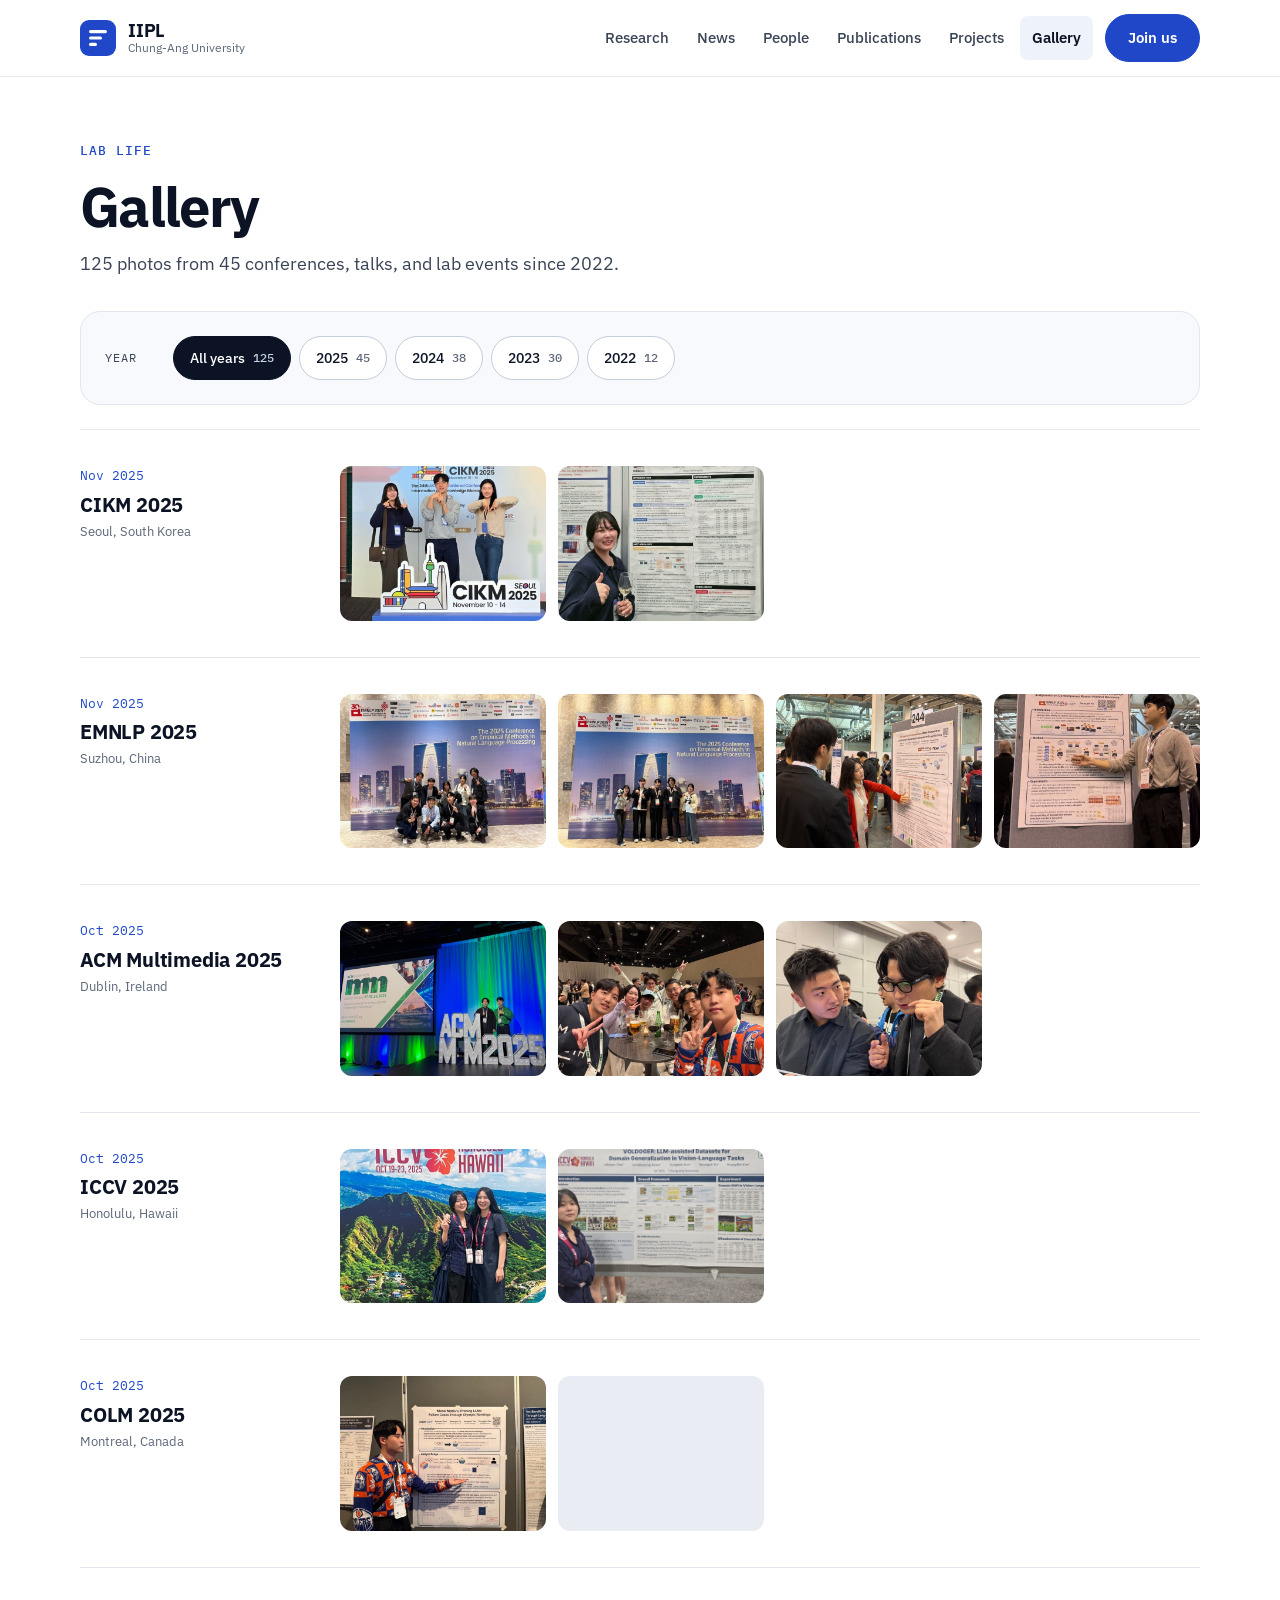
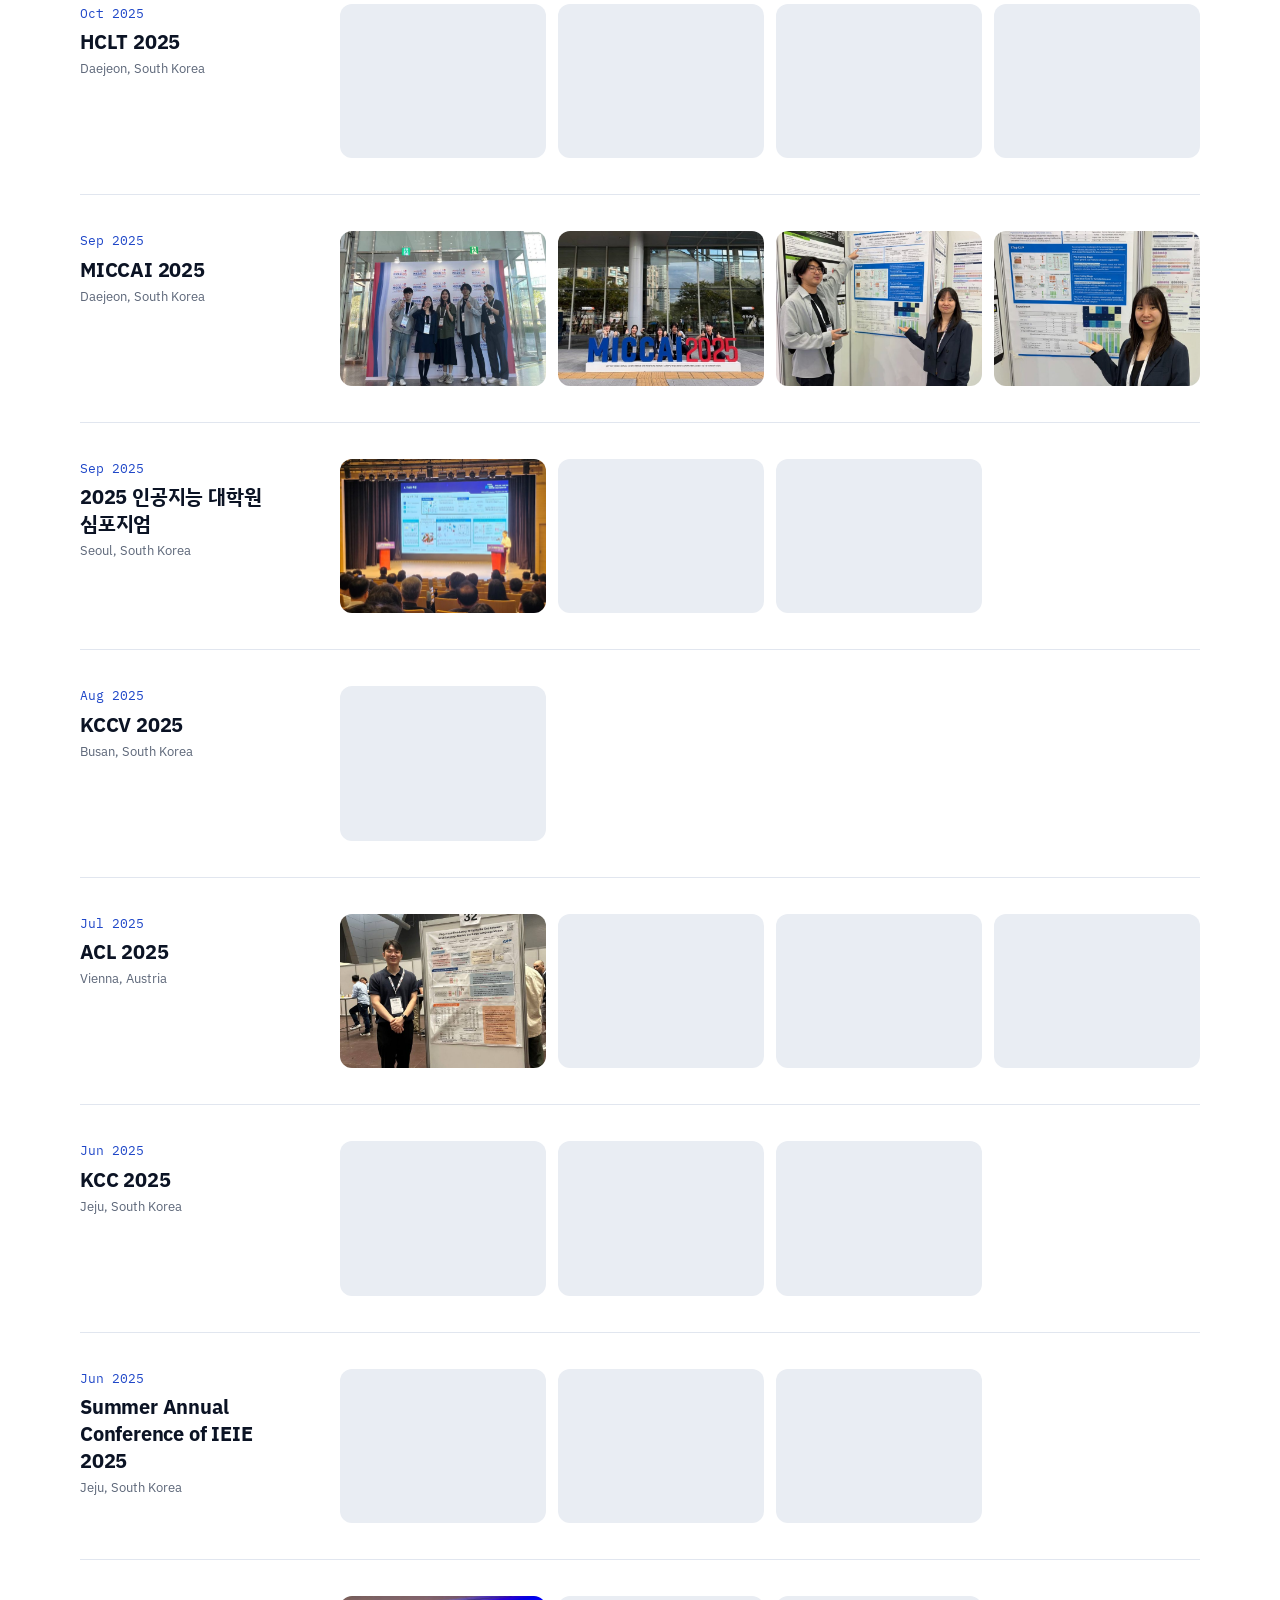
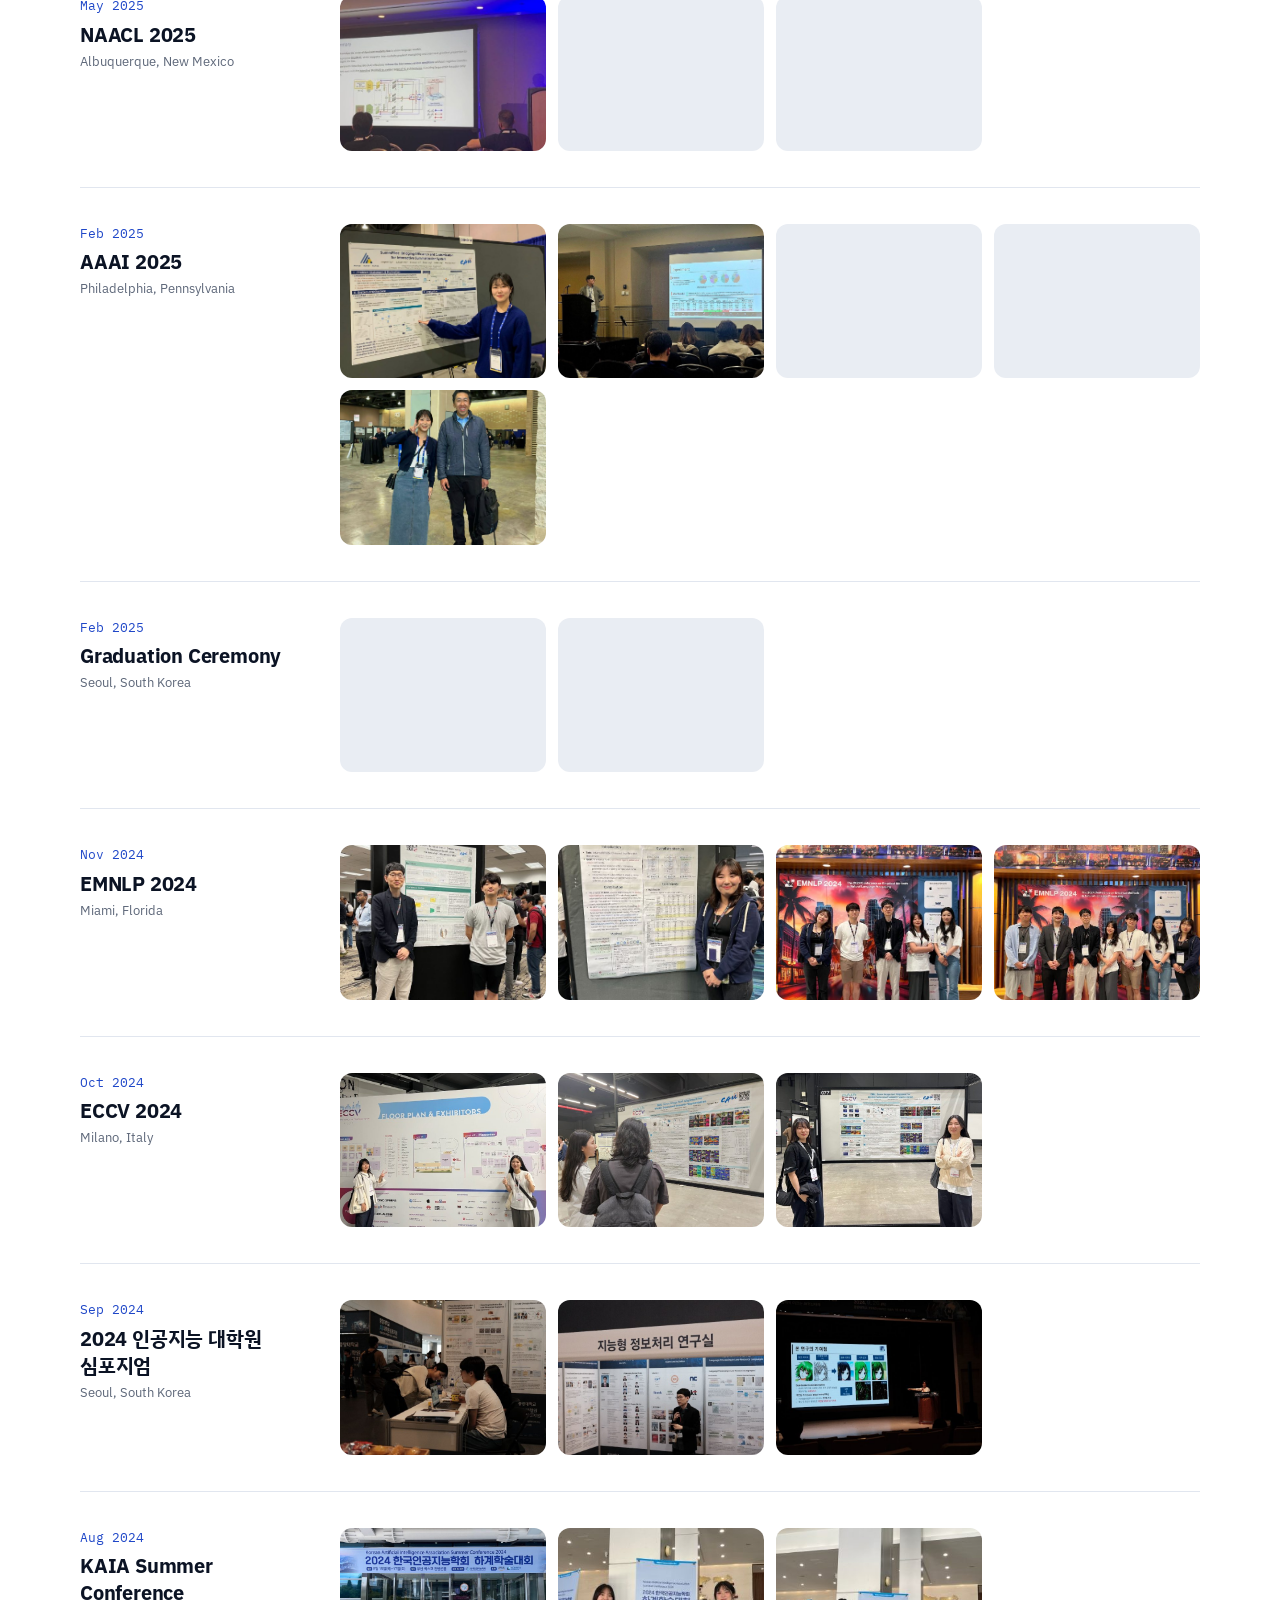
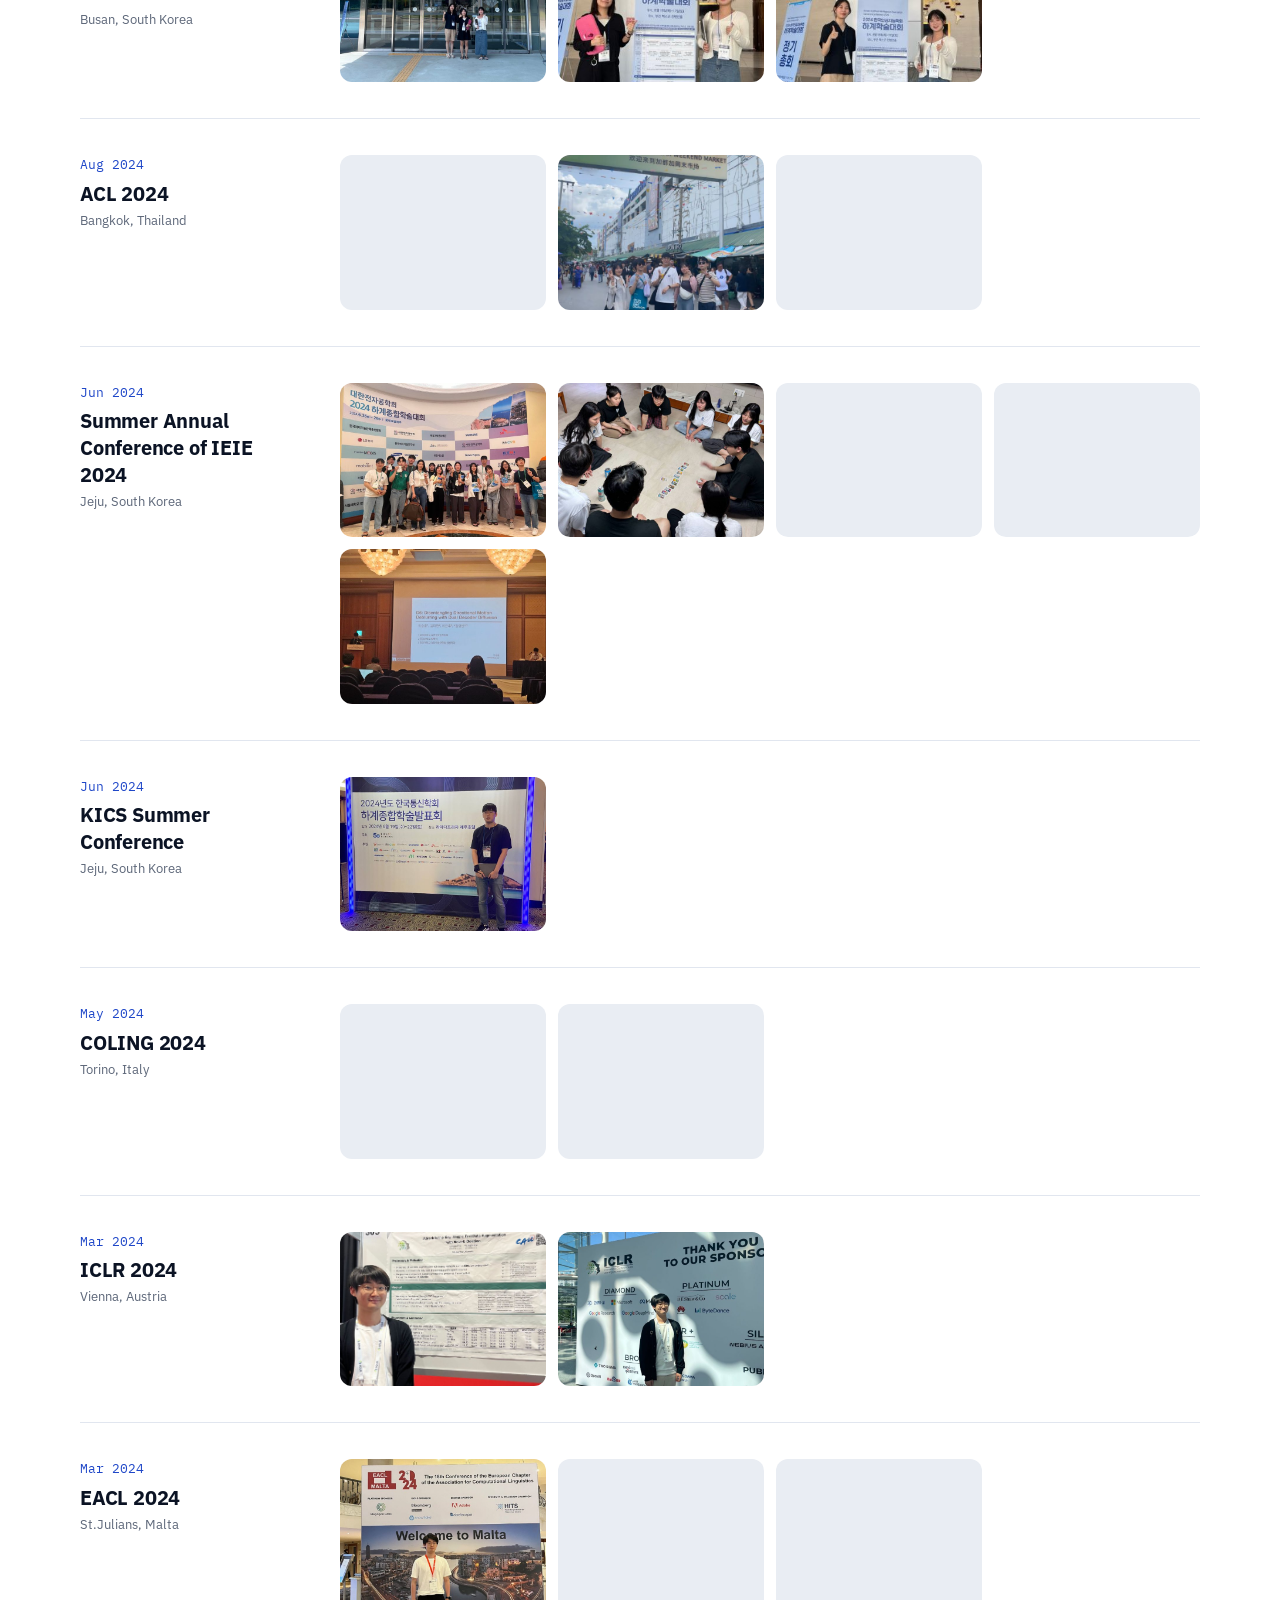
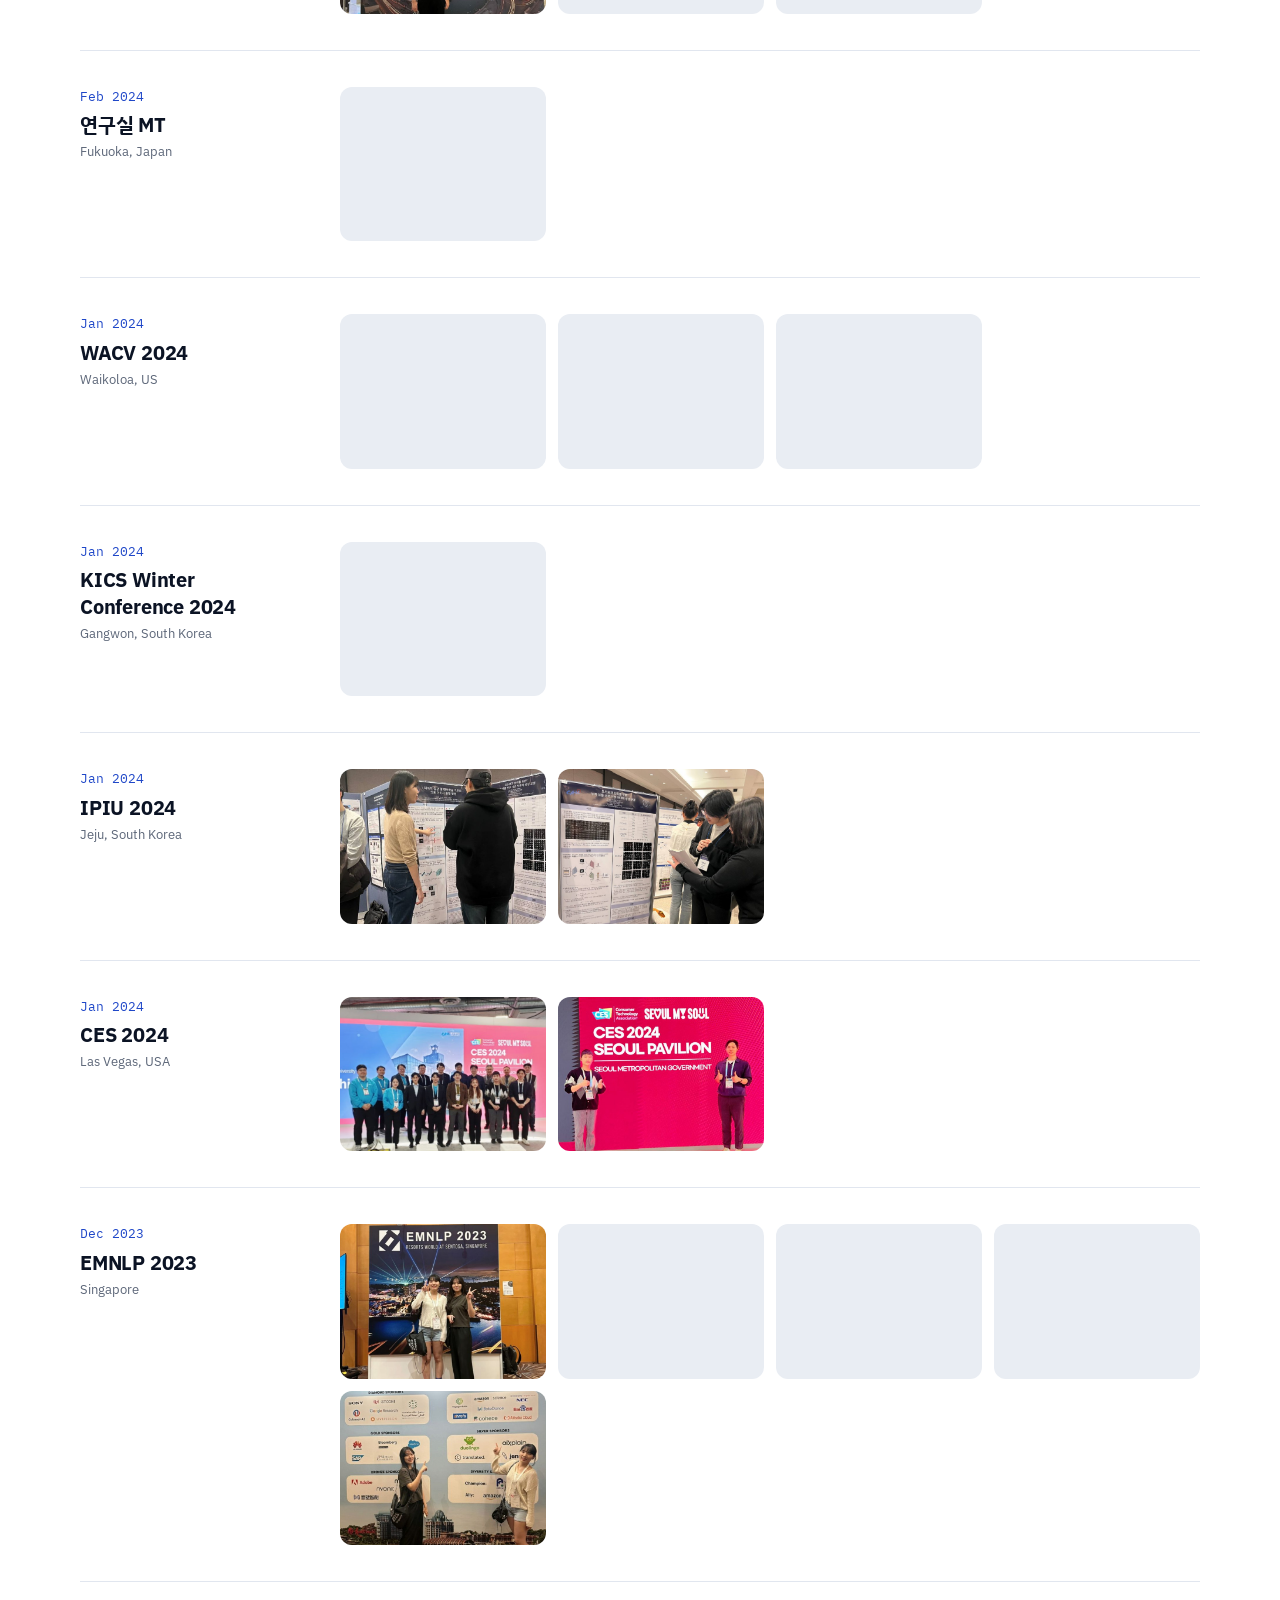
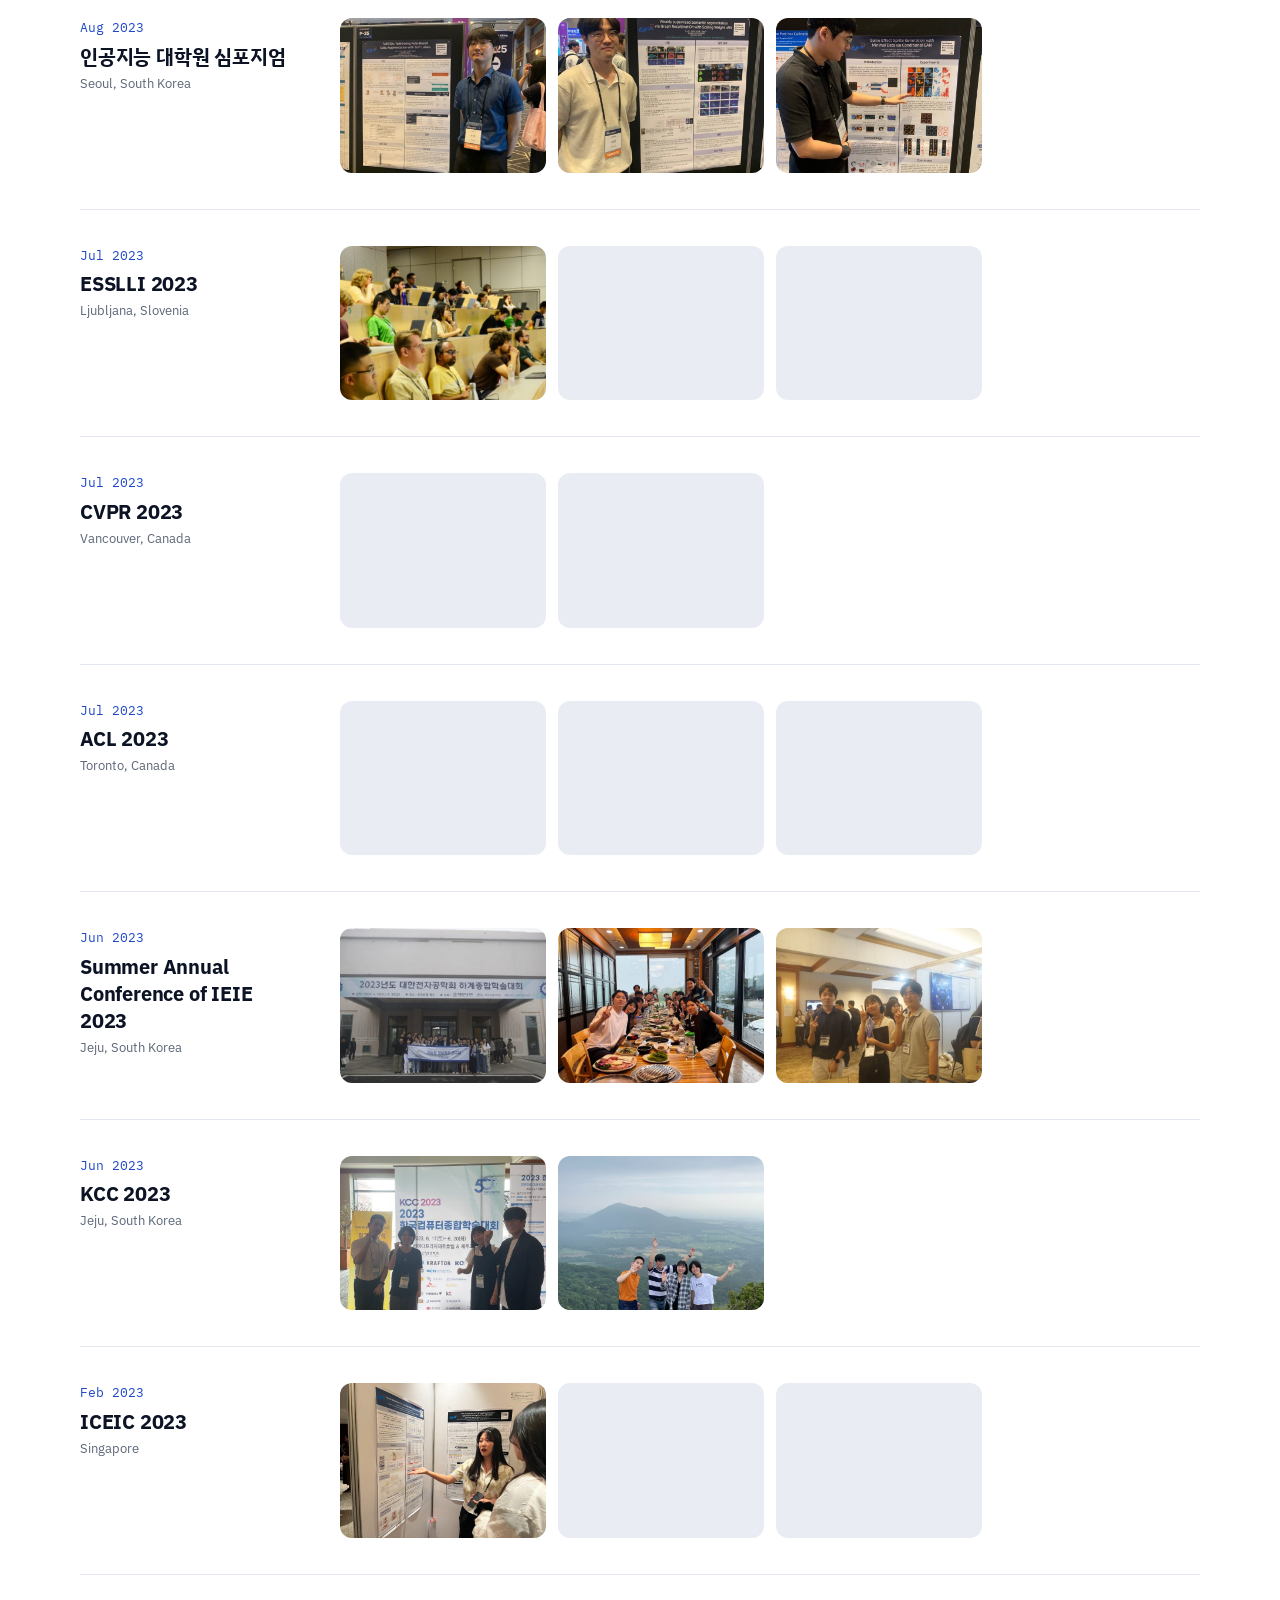
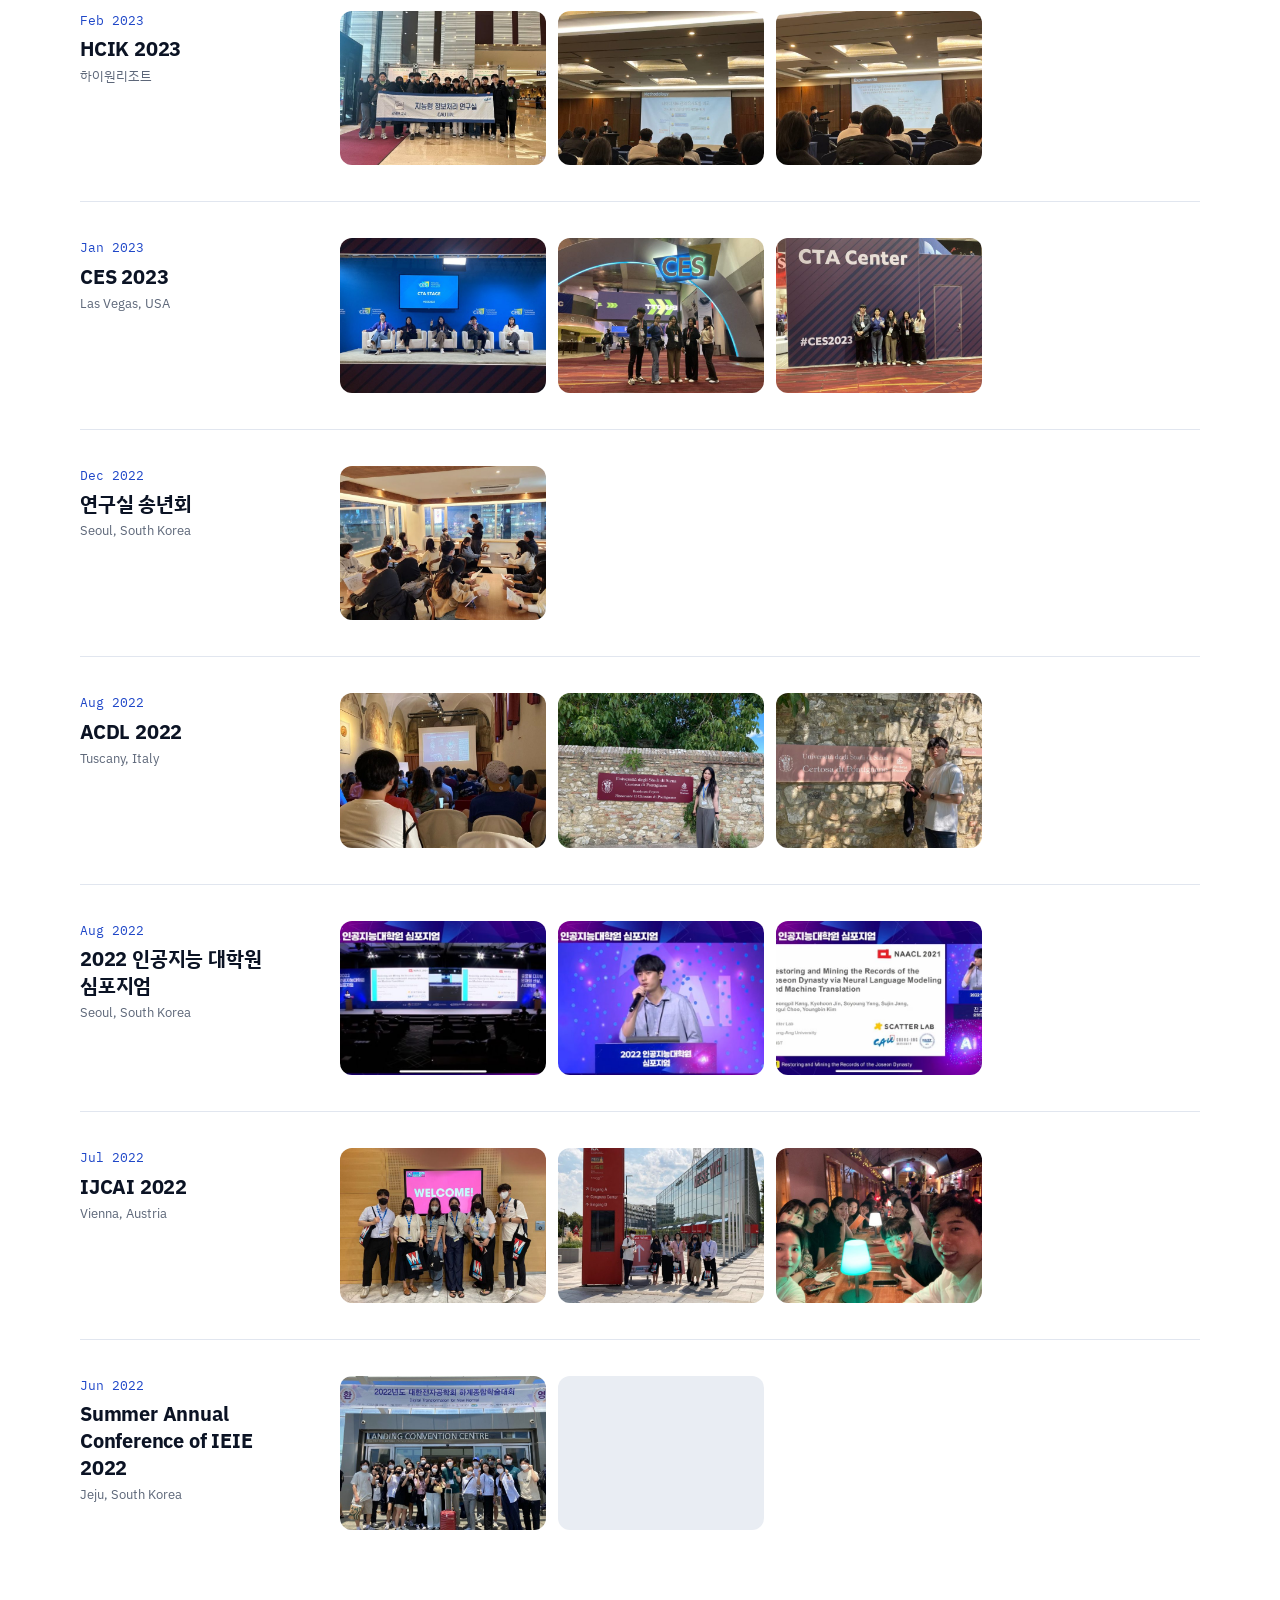
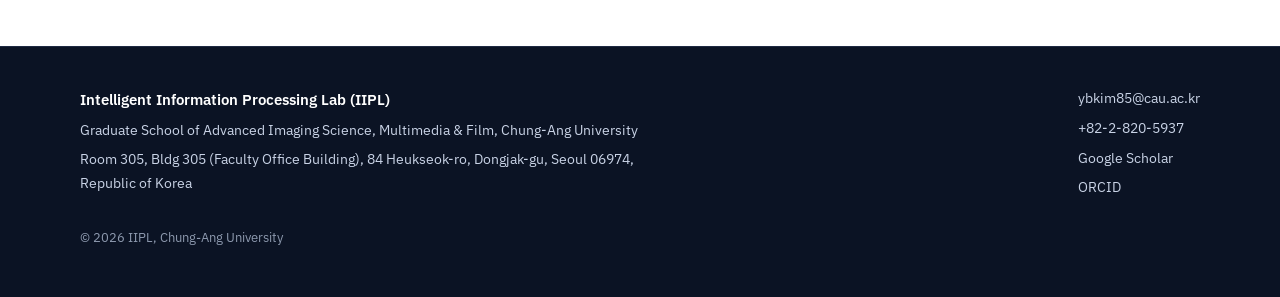
==== gallery.html @ b32e94ae "Add files via upload" ====
<!doctype html>
<html lang="en">
<head>
<meta charset="utf-8">
<meta name="viewport" content="width=device-width, initial-scale=1">
<title>Gallery | IIPL, Chung-Ang University</title>
<meta name="description" content="Photos of the Intelligent Information Processing Lab (IIPL) at Chung-Ang University: conferences, talks, and lab events.">
<link rel="icon" href="favicon.svg" type="image/svg+xml">
<link rel="preconnect" href="https://fonts.googleapis.com">
<link rel="preconnect" href="https://fonts.gstatic.com" crossorigin>
<link href="https://fonts.googleapis.com/css2?family=IBM+Plex+Mono:wght@400;500&amp;family=IBM+Plex+Sans+KR:wght@400;500;600;700&amp;family=IBM+Plex+Sans:wght@400;500;600;700&amp;display=swap" rel="stylesheet">
<link rel="stylesheet" href="style.css">
</head>
<body data-page="gallery">
<a class="skip" href="#main">Skip to content</a>

<header class="site-header">
<nav class="wrap nav" aria-label="Main">
<a class="brand" href="./">
<svg width="36" height="36" viewBox="0 0 36 36" aria-hidden="true"><rect width="36" height="36" rx="9" fill="#1F47C8"/><rect x="9" y="10" width="18" height="3.2" rx="1.6" fill="#FFFFFF"/><rect x="9" y="16.4" width="13" height="3.2" rx="1.6" fill="#FFFFFF"/><rect x="9" y="22.8" width="8" height="3.2" rx="1.6" fill="#FFFFFF"/></svg>
<span class="brand-text"><span class="brand-name">IIPL</span><span class="brand-sub">Chung-Ang University</span></span>
</a>
<div class="nav-links">
<a class="nl" href="./#research">Research</a>
<a class="nl" href="./#news">News</a>
<a class="nl" href="people.html">People</a>
<a class="nl" href="publications.html">Publications</a>
<a class="nl" href="projects.html">Projects</a>
<a class="nl" href="gallery.html" aria-current="page">Gallery</a>
<a class="btn btn-primary nav-cta" href="./#join">Join us</a>
</div>
</nav>
</header>

<main id="main">
<section class="pub-head">
<div class="wrap section-head">
<div class="stack gap-14" style="max-width: 720px">
<p class="eyebrow">Lab life</p>
<h1 class="h-page">Gallery</h1>
<p class="sub" style="font-size: 18px" id="gal-summary">Photos from conferences, talks, and lab events.</p>
</div>
</div>
</section>

<section aria-label="Filters" style="padding: 0 0 12px">
<div class="wrap">
<div class="filters">
<div class="filter-row">
<span class="flab" id="gal-year-label">Year</span>
<div class="chips" role="group" aria-labelledby="gal-year-label" id="gal-years"></div>
</div>
</div>
</div>
</section>

<section class="pub-results" aria-label="Photos">
<div class="wrap">
<div id="gal-events"></div>
<noscript><p class="sub">Turn on JavaScript to see the photos.</p></noscript>
</div>
</section>
</main>

<dialog class="lightbox" id="lightbox" aria-label="Photo viewer">
<div class="lb-stage">
<img id="lb-img" alt="">
</div>
<div class="lb-bar">
<p class="lb-cap" id="lb-cap"></p>
<div class="lb-actions">
<button type="button" class="lb-btn" id="lb-prev" aria-label="Previous photo"><svg width="22" height="22" viewBox="0 0 24 24" fill="none" stroke="currentColor" stroke-width="2" stroke-linecap="round" stroke-linejoin="round" aria-hidden="true"><path d="M15 18l-6-6 6-6"/></svg></button>
<button type="button" class="lb-btn" id="lb-next" aria-label="Next photo"><svg width="22" height="22" viewBox="0 0 24 24" fill="none" stroke="currentColor" stroke-width="2" stroke-linecap="round" stroke-linejoin="round" aria-hidden="true"><path d="M9 18l6-6-6-6"/></svg></button>
<button type="button" class="lb-btn" id="lb-close" aria-label="Close"><svg width="22" height="22" viewBox="0 0 24 24" fill="none" stroke="currentColor" stroke-width="2" stroke-linecap="round" stroke-linejoin="round" aria-hidden="true"><path d="M6 6l12 12M18 6L6 18"/></svg></button>
</div>
</div>
</dialog>

<footer class="site-footer">
<div class="wrap footer-row">
<div class="footer-col" style="max-width: 560px">
<p class="footer-name">Intelligent Information Processing Lab (IIPL)</p>
<p>Graduate School of Advanced Imaging Science, Multimedia &amp; Film, Chung-Ang University</p>
<p>Room 305, Bldg 305 (Faculty Office Building), 84 Heukseok-ro, Dongjak-gu, Seoul 06974, Republic of Korea</p>
</div>
<div class="footer-col">
<a class="footer-link" href="mailto:ybkim85@cau.ac.kr">ybkim85@cau.ac.kr</a>
<span>+82-2-820-5937</span>
<a class="footer-link" href="https://scholar.google.co.kr/citations?hl=en&amp;user=If6P518AAAAJ">Google Scholar</a>
<a class="footer-link" href="https://orcid.org/0000-0002-2114-0120">ORCID</a>
</div>
</div>
<p class="wrap footer-copy">© 2026 IIPL, Chung-Ang University</p>
</footer>

<script src="site.js"></script>
</body>
</html>
---- style.css ----
/* IIPL website styles */
:root {
  --ink: #0B1324;
  --ink-2: #1B2436;
  --muted: #3A4456;
  --muted-2: #5D6779;
  --line: #E1E6EF;
  --line-2: #E6EAF1;
  --line-3: #EDF0F5;
  --soft: #F4F6FA;
  --soft-2: #F7F9FC;
  --accent: #1F47C8;
  --accent-dark: #16328F;
  --accent-tint: #E8EEFC;
  --accent-ink: #1A3BA8;
  --orange: #C2410C;
  --orange-tint: #FFEFE2;
  --orange-ink: #9A3412;
  --green-tint: #E3F4EE;
  --green-ink: #0F5E4B;
  --gray-tint: #E8EBF1;
  --gray-ink: #3F4859;
  --navy: #0B1324;
  --navy-2: #131E33;
  --navy-line: #26334D;
  --on-navy: #C9D3E6;
  --on-navy-2: #A9B4C7;
  --on-navy-3: #8D99AE;
  --sky: #8FB0FF;
  --font: 'IBM Plex Sans', 'IBM Plex Sans KR', system-ui, -apple-system, 'Segoe UI', sans-serif;
  --font-ko: 'IBM Plex Sans KR', 'IBM Plex Sans', system-ui, -apple-system, 'Segoe UI', sans-serif;
  --mono: 'IBM Plex Mono', ui-monospace, Menlo, Consolas, monospace;
}

*, *::before, *::after { box-sizing: border-box; }
html { scroll-behavior: smooth; }
body {
  margin: 0;
  font-family: var(--font);
  color: var(--ink);
  background: #FFFFFF;
  line-height: 1.6;
  -webkit-font-smoothing: antialiased;
  text-rendering: optimizeLegibility;
}
img { max-width: 100%; height: auto; }
a { color: var(--accent); text-decoration: none; }
a:hover { color: var(--accent-dark); text-decoration: underline; }
a:focus-visible, button:focus-visible, input:focus-visible { outline: 3px solid #F59E0B; outline-offset: 2px; }
h1, h2, h3, p { margin: 0; }
[id] { scroll-margin-top: 16px; }

.wrap { max-width: 1200px; margin: 0 auto; padding-left: clamp(16px, 4vw, 40px); padding-right: clamp(16px, 4vw, 40px); }
.mono { font-family: var(--mono); }
.ko, [lang="ko"] { font-family: var(--font-ko); word-break: keep-all; }
.skip { position: absolute; left: -9999px; top: 8px; background: #FFFFFF; padding: 8px 12px; border-radius: 8px; z-index: 10; }
.skip:focus { left: 8px; }

/* Header */
.site-header { background: #FFFFFF; border-bottom: 1px solid var(--line-2); }
.nav { display: flex; flex-wrap: wrap; align-items: center; justify-content: space-between; gap: 8px 24px; padding-top: 14px; padding-bottom: 14px; }
.brand { display: inline-flex; align-items: center; gap: 12px; min-height: 44px; color: var(--ink); }
.brand:hover { color: var(--ink); text-decoration: none; }
.brand-text { display: flex; flex-direction: column; line-height: 1.15; }
.brand-name { font-size: 18px; font-weight: 700; letter-spacing: -0.01em; }
.brand-sub { font-size: 12px; color: var(--muted-2); }
.nav-links { display: flex; flex-wrap: wrap; align-items: center; gap: 2px 4px; }
.nl { display: inline-flex; align-items: center; min-height: 44px; padding: 0 12px; border-radius: 8px; color: var(--muted); font-size: 15px; font-weight: 500; }
.nl:hover { background: #EEF2FB; color: var(--ink); text-decoration: none; }
.nl[aria-current="page"] { color: var(--ink); font-weight: 600; background: #EEF2FB; }
.nav-cta { min-height: 44px; padding: 0 18px; margin-left: 8px; }

/* Buttons */
.btn { display: inline-flex; align-items: center; justify-content: center; gap: 8px; min-height: 48px; padding: 0 22px; border-radius: 999px; font: inherit; font-size: 15px; font-weight: 600; cursor: pointer; text-decoration: none; }
.btn:hover { text-decoration: none; }
.btn-primary { background: var(--accent); color: #FFFFFF; border: 1px solid var(--accent); }
.btn-primary:hover { background: var(--accent-dark); border-color: var(--accent-dark); color: #FFFFFF; }
.btn-secondary { background: #FFFFFF; color: var(--ink); border: 1px solid #C5CDDB; }
.btn-secondary:hover { border-color: var(--ink); color: var(--ink); }
.btn-inverse { background: #FFFFFF; color: var(--ink); border: 1px solid #FFFFFF; }
.btn-inverse:hover { background: #DCE4F7; border-color: #DCE4F7; color: var(--ink); }
.btn-ghost-dark { background: transparent; color: #FFFFFF; border: 1px solid #4A5874; }
.btn-ghost-dark:hover { border-color: #FFFFFF; color: #FFFFFF; }

/* Type */
.eyebrow { font-family: var(--mono); font-size: 13px; font-weight: 500; letter-spacing: 0.08em; text-transform: uppercase; color: var(--accent); }
.h-display { font-size: clamp(40px, 5.4vw, 68px); line-height: 1.04; letter-spacing: -0.03em; font-weight: 700; }
.h-page { font-size: clamp(36px, 4.6vw, 56px); line-height: 1.08; letter-spacing: -0.03em; font-weight: 700; }
.h-section { font-size: clamp(30px, 3.4vw, 42px); line-height: 1.15; letter-spacing: -0.025em; font-weight: 700; }
.lead { font-size: 19px; line-height: 1.6; color: var(--muted); max-width: 34em; }
.sub { font-size: 16px; color: var(--muted); }

/* Sections */
.section { padding: 96px 0; }
.section-soft { background: var(--soft); }
.section-dark { background: var(--navy); color: #FFFFFF; }
.section-head { display: flex; flex-wrap: wrap; align-items: flex-end; justify-content: space-between; gap: 16px 48px; }
.stack { display: flex; flex-direction: column; }
.gap-14 { gap: 14px; }
.gap-32 { gap: 32px; }
.gap-40 { gap: 40px; }

/* Hero */
.hero { padding: 64px 0 72px; }
.hero-grid { display: flex; flex-wrap: wrap; align-items: center; gap: 48px 56px; }
.hero-text { flex: 1 1 460px; min-width: 0; display: flex; flex-direction: column; gap: 22px; }
.hero-ko { font-size: 20px; font-weight: 500; color: var(--muted); }
.hero-actions { display: flex; flex-wrap: wrap; gap: 12px; margin-top: 6px; }
.stats { display: flex; flex-wrap: wrap; gap: 16px 48px; margin-top: 12px; padding-top: 24px; border-top: 1px solid var(--line-2); }
.stat { display: flex; flex-direction: column; }
.stat-num { font-size: 36px; font-weight: 700; line-height: 1.1; letter-spacing: -0.02em; }
.stat-label { font-size: 14px; color: var(--muted-2); }
.hero-photo { flex: 1 1 440px; min-width: 0; margin: 0; position: relative; }
.hero-photo img { display: block; width: 100%; aspect-ratio: 4 / 3; object-fit: cover; border-radius: 24px; background: #E9EDF3; }
.hero-photo figcaption { position: absolute; left: 16px; bottom: 16px; padding: 7px 14px; border-radius: 999px; background: rgba(11, 19, 36, 0.8); color: #FFFFFF; font-size: 13px; font-weight: 500; }

/* Venue strip */
.venues { padding: 26px 0; background: var(--soft); border-top: 1px solid var(--line-2); border-bottom: 1px solid var(--line-2); }
.venues-row { display: flex; flex-wrap: wrap; align-items: center; gap: 12px 24px; }
.venues-title { font-family: var(--mono); font-size: 13px; font-weight: 500; letter-spacing: 0.08em; text-transform: uppercase; color: var(--muted); }
.vchips { display: flex; flex-wrap: wrap; gap: 10px; }
.vchip { display: inline-flex; align-items: center; gap: 10px; min-height: 44px; padding: 0 8px 0 16px; border: 1px solid #D7DEEA; border-radius: 999px; background: #FFFFFF; font-size: 14px; font-weight: 600; color: var(--ink); }
.vchip .n { display: inline-flex; align-items: center; justify-content: center; min-width: 28px; height: 28px; padding: 0 8px; border-radius: 999px; background: var(--accent-tint); color: var(--accent-ink); font-family: var(--mono); font-size: 13px; font-weight: 500; }

/* Research cards */
.cards { display: grid; grid-template-columns: repeat(auto-fit, minmax(300px, 1fr)); gap: 20px; }
.card { background: #FFFFFF; border: 1px solid var(--line); border-radius: 16px; padding: 28px; display: flex; flex-direction: column; gap: 14px; }
.card-num { font-family: var(--mono); font-size: 13px; color: var(--accent); }
.card h3 { font-size: 21px; line-height: 1.3; font-weight: 600; letter-spacing: -0.01em; }
.card-desc { font-size: 15.5px; color: var(--muted); }
.card-papers { margin-top: auto; display: flex; flex-direction: column; }
.rp { display: flex; flex-wrap: wrap; align-items: baseline; justify-content: space-between; gap: 6px 12px; padding: 11px 0; border-top: 1px solid var(--line-3); font-size: 14.5px; font-weight: 500; color: var(--ink); line-height: 1.45; }
.vb { font-family: var(--mono); font-size: 12px; font-weight: 500; color: var(--accent-ink); background: var(--accent-tint); border-radius: 6px; padding: 3px 8px; white-space: nowrap; }

/* News */
.news-grid { display: flex; flex-wrap: wrap; gap: 32px 64px; }
.news-intro { flex: 1 1 260px; display: flex; flex-direction: column; gap: 14px; }
.news-main { flex: 999 1 560px; min-width: 0; }
.news-list { list-style: none; margin: 0; padding: 0; border-bottom: 1px solid #DFE4EC; }
.news-item { display: flex; flex-wrap: wrap; align-items: baseline; gap: 8px 16px; padding: 18px 0; border-top: 1px solid #DFE4EC; }
.kind { display: inline-flex; align-items: center; justify-content: center; width: 76px; height: 26px; border-radius: 999px; font-size: 12px; font-weight: 600; letter-spacing: 0.02em; }
.kind-paper { background: var(--accent-tint); color: var(--accent-ink); }
.kind-award { background: var(--orange-tint); color: var(--orange-ink); }
.kind-grant { background: var(--green-tint); color: var(--green-ink); }
.kind-service { background: var(--gray-tint); color: var(--gray-ink); }
.news-year { font-family: var(--mono); font-size: 13px; color: var(--muted-2); width: 40px; }
.news-text { flex: 1 1 320px; font-size: 16px; line-height: 1.6; color: var(--ink-2); }
.news-more { margin-top: 24px; }

/* Photos */
.photos { display: grid; grid-template-columns: repeat(auto-fit, minmax(230px, 1fr)); gap: 20px; }
.photo { margin: 0; display: flex; flex-direction: column; gap: 10px; }
.photo img { display: block; width: 100%; aspect-ratio: 4 / 5; object-fit: cover; border-radius: 14px; background: #E9EDF3; }
.photo figcaption { font-size: 14px; color: var(--muted); }
.link-strong { display: inline-flex; align-items: center; min-height: 44px; font-weight: 600; }

/* Join */
.join-grid { display: flex; flex-wrap: wrap; align-items: flex-start; gap: 40px 64px; }
.join-text { flex: 1 1 340px; display: flex; flex-direction: column; gap: 18px; }
.join-text .eyebrow { color: var(--sky); }
.join-title { font-size: clamp(28px, 3.2vw, 40px); line-height: 1.3; letter-spacing: -0.02em; font-weight: 700; }
.join-body { font-size: 17px; line-height: 1.75; color: var(--on-navy); }
.join-actions { display: flex; flex-wrap: wrap; align-items: center; gap: 12px 20px; margin-top: 6px; }
.join-mail { font-family: var(--mono); font-size: 14px; color: var(--on-navy-2); }
.tracks { flex: 999 1 520px; min-width: 0; display: grid; grid-template-columns: repeat(auto-fit, minmax(240px, 1fr)); gap: 16px; }
.track { background: var(--navy-2); border: 1px solid var(--navy-line); border-radius: 16px; padding: 26px; display: flex; flex-direction: column; gap: 10px; }
.track-label { font-family: var(--mono); font-size: 12px; letter-spacing: 0.08em; color: var(--sky); }
.track h3 { font-size: 20px; line-height: 1.4; font-weight: 600; }
.track p { font-size: 15.5px; line-height: 1.75; color: var(--on-navy); }
.join-band { padding: 72px 0; }
.join-band-row { display: flex; flex-wrap: wrap; align-items: center; justify-content: space-between; gap: 24px 48px; }
.join-band-text { flex: 1 1 420px; display: flex; flex-direction: column; gap: 12px; }
.join-band-title { font-size: clamp(26px, 3vw, 34px); line-height: 1.3; letter-spacing: -0.02em; font-weight: 700; }

/* Footer */
.site-footer { background: var(--navy); color: var(--on-navy); border-top: 1px solid #1E2A42; padding: 40px 0 48px; }
.footer-row { display: flex; flex-wrap: wrap; justify-content: space-between; gap: 24px 48px; font-size: 14px; line-height: 1.7; }
.footer-col { display: flex; flex-direction: column; gap: 6px; }
.footer-name { font-size: 15px; font-weight: 600; color: #FFFFFF; }
.footer-link { color: var(--on-navy); }
.footer-link:hover { color: #FFFFFF; }
.footer-copy { margin-top: 28px; font-size: 13px; color: var(--on-navy-3); }

/* People */
.page-head { padding: 64px 0 40px; }
.pi-card { display: flex; flex-wrap: wrap; gap: 32px 48px; padding: clamp(20px, 3.5vw, 40px); border: 1px solid var(--line); border-radius: 24px; background: var(--soft-2); }
.pi-photo { flex: 0 0 auto; width: 220px; height: 300px; object-fit: cover; object-position: center top; border-radius: 18px; background: #E9EDF3; }
.pi-info { flex: 999 1 420px; min-width: 0; display: flex; flex-direction: column; gap: 18px; }
.pi-name { font-size: 36px; line-height: 1.15; letter-spacing: -0.02em; font-weight: 700; }
.pi-name-ko { font-size: 24px; font-weight: 500; color: var(--muted-2); }
.pi-title { font-size: 17px; line-height: 1.55; color: var(--muted); }
.pi-bio { max-width: 46em; font-size: 16px; line-height: 1.75; color: var(--ink-2); }
.pi-contact { display: flex; flex-wrap: wrap; gap: 6px 28px; font-size: 14.5px; color: var(--muted); }
.pi-contact .k { font-family: var(--mono); font-size: 12px; color: var(--muted-2); margin-right: 8px; }
.buttons { display: flex; flex-wrap: wrap; gap: 10px; }
.honors { display: flex; flex-wrap: wrap; gap: 16px 48px; }
.honors h3 { flex: 1 1 220px; font-size: 20px; line-height: 1.4; font-weight: 700; }
.honors-list { flex: 999 1 560px; min-width: 0; border-bottom: 1px solid var(--line-2); }
.hon { display: flex; gap: 16px; align-items: baseline; padding: 14px 0; border-top: 1px solid var(--line-2); }
.hon .yr { flex: 0 0 92px; font-family: var(--mono); font-size: 13px; color: var(--muted-2); }
.hon .tx { flex: 1 1 auto; min-width: 0; font-size: 15.5px; line-height: 1.55; color: var(--ink-2); }
.group { padding: 24px 0 48px; }
.group-head { display: flex; align-items: baseline; gap: 12px; padding-bottom: 12px; border-bottom: 1px solid var(--line); margin-bottom: 20px; }
.group-head h2 { font-size: 24px; line-height: 1.3; font-weight: 700; letter-spacing: -0.01em; }
.group-head .cnt { font-family: var(--mono); font-size: 13px; color: var(--muted-2); }
.people { display: grid; grid-template-columns: repeat(auto-fill, minmax(250px, 1fr)); gap: 16px; }
.person { display: flex; gap: 16px; align-items: flex-start; padding: 20px; border: 1px solid var(--line); border-radius: 16px; background: #FFFFFF; }
.avatar { flex: 0 0 auto; width: 56px; height: 56px; border-radius: 50%; background: #EEF1F6; display: flex; align-items: center; justify-content: center; overflow: hidden; }
.avatar img { width: 100%; height: 100%; object-fit: cover; }
.pinfo { min-width: 0; display: flex; flex-direction: column; gap: 2px; }
.pname { font-size: 17px; line-height: 1.4; font-weight: 600; color: var(--ink); }
.pen { font-size: 14px; line-height: 1.4; color: var(--muted); }
.prec { margin-top: 8px; font-size: 13px; line-height: 1.5; color: var(--muted); }
.plabel { font-family: var(--mono); font-size: 11px; letter-spacing: 0.06em; text-transform: uppercase; color: var(--accent); margin-right: 6px; }

/* Publications */
.pub-head { padding: 64px 0 32px; }
.filters { display: flex; flex-direction: column; gap: 16px; padding: clamp(16px, 2.4vw, 24px); border: 1px solid var(--line); border-radius: 20px; background: var(--soft-2); }
.search-row { display: flex; flex-wrap: wrap; align-items: flex-end; gap: 12px 24px; }
.search-field { flex: 1 1 360px; display: flex; flex-direction: column; gap: 6px; }
.search-field label { font-size: 14px; font-weight: 600; }
.search { width: 100%; min-height: 48px; padding: 0 16px; border: 1px solid #C5CDDB; border-radius: 12px; font: inherit; font-size: 16px; color: var(--ink); background: #FFFFFF; }
.search:focus { outline: none; border-color: var(--accent); box-shadow: 0 0 0 3px rgba(31, 71, 200, 0.2); }
.result-line { padding-bottom: 12px; font-size: 14px; color: var(--muted); }
.filter-row { display: flex; flex-wrap: wrap; align-items: center; gap: 8px 12px; }
.flab { flex: 0 0 56px; font-family: var(--mono); font-size: 12px; letter-spacing: 0.08em; text-transform: uppercase; color: var(--muted); }
.chips { display: flex; flex-wrap: wrap; gap: 8px; }
.chip { display: inline-flex; align-items: center; gap: 8px; min-height: 44px; padding: 0 16px; border: 1px solid #C5CDDB; border-radius: 999px; background: #FFFFFF; color: var(--ink); font: inherit; font-size: 14px; font-weight: 500; cursor: pointer; }
.chip:hover { border-color: var(--ink); }
.chip[aria-pressed="true"] { background: var(--ink); border-color: var(--ink); color: #FFFFFF; }
.chip .n { font-family: var(--mono); font-size: 12px; color: var(--muted-2); }
.chip[aria-pressed="true"] .n { color: var(--on-navy); }
.pub-results { padding: 12px 0 80px; }
.ygroup { display: flex; flex-wrap: wrap; gap: 8px 40px; padding: 36px 0; border-top: 1px solid var(--line); }
.ylab { flex: 0 0 140px; display: flex; flex-direction: column; gap: 2px; }
.ylab h2 { font-family: var(--mono); font-size: 28px; font-weight: 500; line-height: 1.2; color: var(--ink); }
.ylab span { font-size: 13px; color: var(--muted-2); }
.plist { flex: 999 1 560px; min-width: 0; list-style: none; margin: 0; padding: 0; display: flex; flex-direction: column; }
.pub { display: flex; flex-direction: column; gap: 5px; padding: 16px 0; border-bottom: 1px solid var(--line-3); }
.pub:first-child { padding-top: 2px; }
.pub:last-child { border-bottom: none; padding-bottom: 0; }
.pt { font-size: 17.5px; line-height: 1.45; font-weight: 600; letter-spacing: -0.005em; color: var(--ink); }
.pa { font-size: 15px; line-height: 1.55; color: var(--muted); }
.pa strong { font-weight: 600; color: var(--ink); }
.pm { display: flex; flex-wrap: wrap; align-items: center; gap: 6px 10px; margin-top: 2px; }
.vbadge { display: inline-flex; align-items: center; height: 24px; padding: 0 9px; border-radius: 6px; font-family: var(--mono); font-size: 12px; font-weight: 500; white-space: nowrap; }
.vbadge.conference { background: var(--accent-tint); color: var(--accent-ink); }
.vbadge.journal { background: var(--orange-tint); color: var(--orange-ink); }
.vbadge.workshop { background: var(--gray-tint); color: var(--gray-ink); }
.tag { display: inline-flex; align-items: center; height: 24px; padding: 0 9px; border: 1px solid #C5CDDB; border-radius: 999px; font-size: 12px; font-weight: 600; color: var(--muted); }
.tag.hot { background: var(--orange); border-color: var(--orange); color: #FFFFFF; }
.pv { flex: 1 1 260px; min-width: 0; font-size: 13.5px; line-height: 1.5; color: var(--muted-2); }
.plink { display: inline-flex; align-items: center; min-height: 44px; padding: 0 4px; font-size: 13.5px; font-weight: 600; }
.notice { display: flex; flex-wrap: wrap; align-items: center; justify-content: space-between; gap: 16px; margin-top: 8px; padding: 28px; border: 1px dashed #C5CDDB; border-radius: 20px; background: var(--soft-2); }
.notice p { font-size: 16px; color: var(--ink-2); }
[hidden] { display: none !important; }

/* Projects */
.proj-results { padding: 12px 0 80px; }
.ylab .glab { font-family: var(--font); font-size: 24px; font-weight: 700; letter-spacing: -0.01em; }
.rbadge { display: inline-flex; align-items: center; height: 24px; padding: 0 9px; border-radius: 6px; background: var(--gray-tint); color: var(--gray-ink); font-size: 12px; font-weight: 600; white-space: nowrap; }
.rbadge.pi { background: var(--accent-tint); color: var(--accent-ink); }
.pyr { font-family: var(--mono); font-size: 13px; color: var(--muted); white-space: nowrap; }

/* Gallery */
.ylab.gev { flex: 0 0 220px; gap: 4px; }
.ylab .gdate { font-family: var(--mono); font-size: 13px; color: var(--accent); }
.ylab .gtitle { font-family: var(--font); font-size: 20px; line-height: 1.35; font-weight: 700; letter-spacing: -0.01em; }
.gal-grid { flex: 999 1 560px; min-width: 0; list-style: none; margin: 0; padding: 0; display: grid; grid-template-columns: repeat(auto-fill, minmax(170px, 1fr)); gap: 12px; }
.gthumb { display: block; width: 100%; padding: 0; border: none; border-radius: 12px; overflow: hidden; background: #E9EDF3; cursor: zoom-in; }
.gthumb img { display: block; width: 100%; aspect-ratio: 4 / 3; object-fit: cover; transition: transform 0.2s ease; }
.gthumb:hover img { transform: scale(1.03); }
.lightbox { width: 100vw; height: 100vh; height: 100dvh; max-width: 100vw; max-height: 100vh; max-height: 100dvh; margin: 0; padding: 0; border: none; background: rgba(8, 12, 22, 0.96); color: #FFFFFF; }
.lightbox[open] { display: flex; flex-direction: column; }
.lightbox::backdrop { background: rgba(8, 12, 22, 0.96); }
.lb-stage { flex: 1 1 auto; min-height: 0; display: flex; align-items: center; justify-content: center; padding: 16px; }
.lb-stage img { max-width: 100%; max-height: calc(100vh - 120px); max-height: calc(100dvh - 120px); width: auto; object-fit: contain; border-radius: 8px; }
.lb-bar { display: flex; flex-wrap: wrap; align-items: center; justify-content: space-between; gap: 8px 16px; padding: 8px clamp(16px, 4vw, 40px) 20px; }
.lb-cap { flex: 1 1 240px; font-size: 15px; color: var(--on-navy); }
.lb-actions { display: flex; gap: 8px; }
.lb-btn { display: inline-flex; align-items: center; justify-content: center; width: 48px; height: 48px; padding: 0; border: 1px solid #4A5874; border-radius: 999px; background: transparent; color: #FFFFFF; cursor: pointer; }
.lb-btn:hover { border-color: #FFFFFF; }

@media (max-width: 560px) {
  .section { padding: 64px 0; }
  .hero { padding: 40px 0 56px; }
  .nav-cta { margin-left: 0; }
  .stats { gap: 16px 32px; }
  .pi-photo { width: 160px; height: 218px; }
  .hon { flex-wrap: wrap; gap: 2px 16px; }
  .hon .yr { flex-basis: 100%; }
}
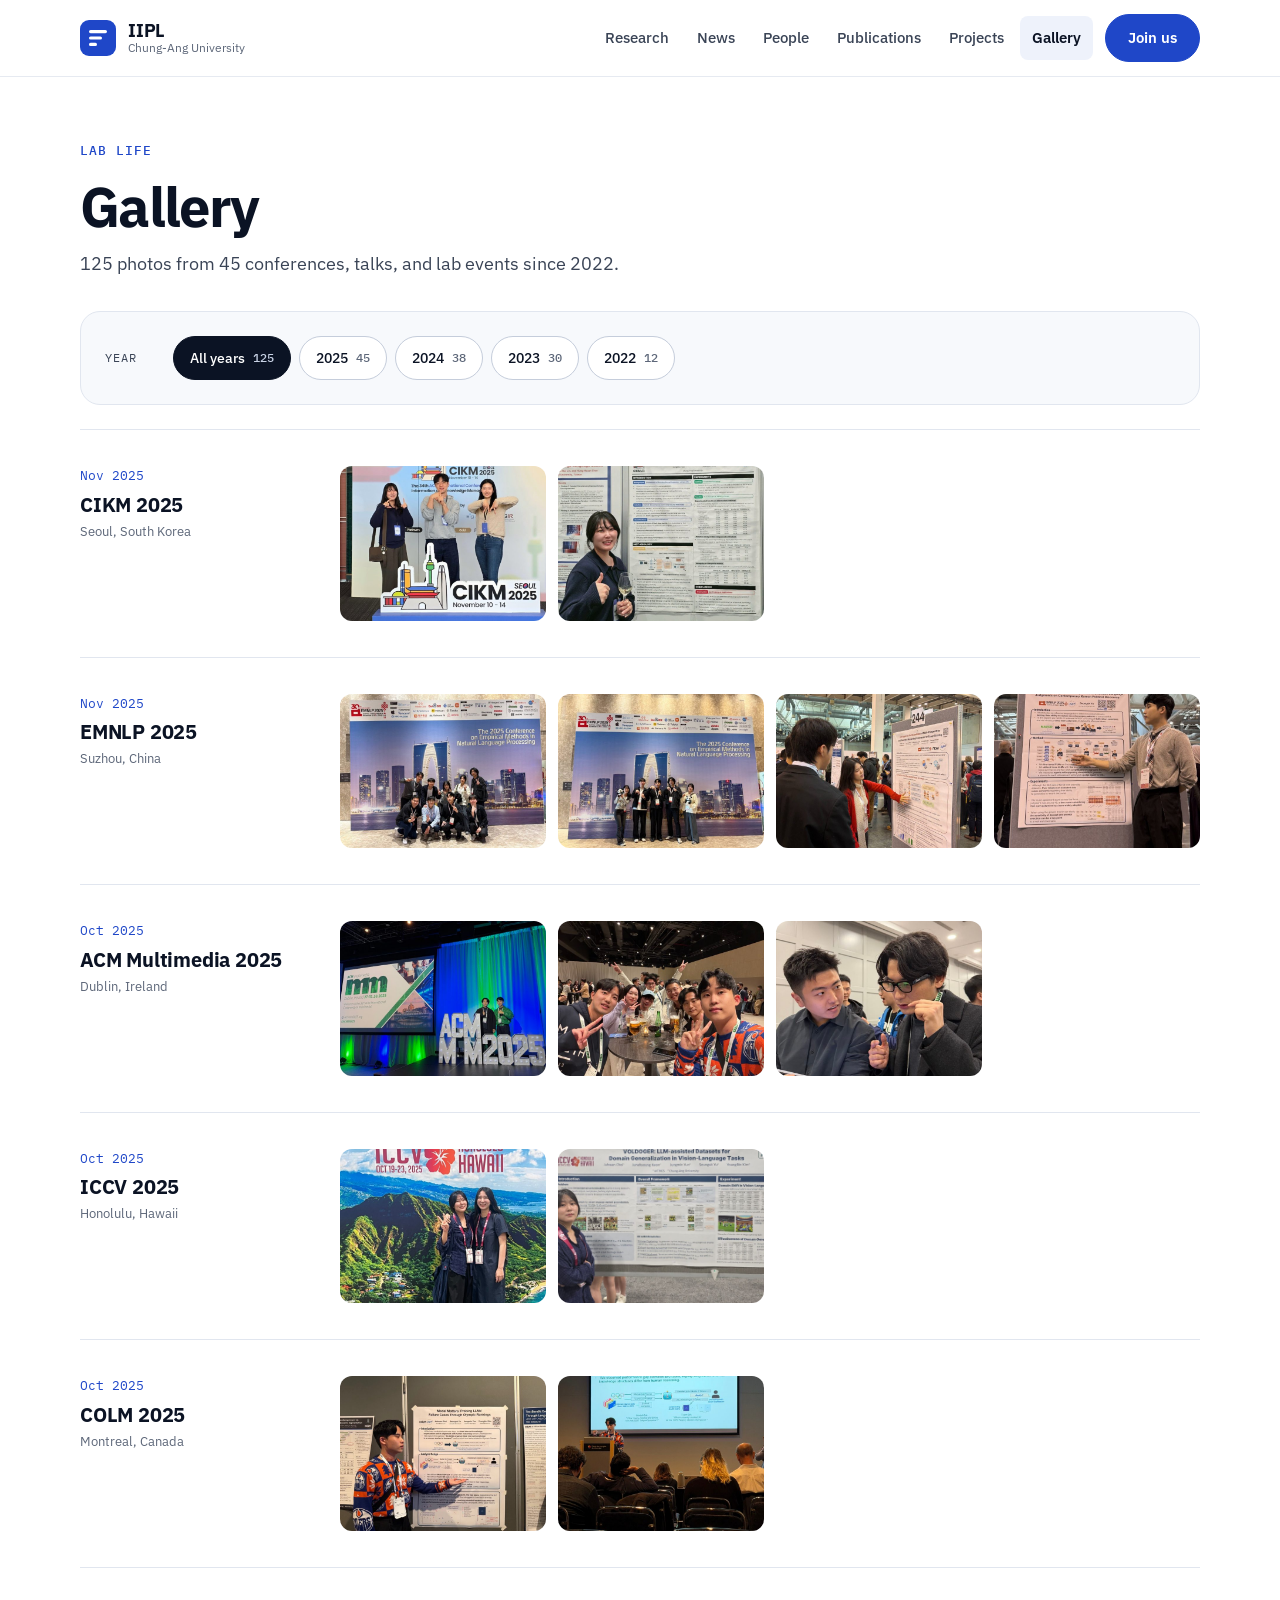
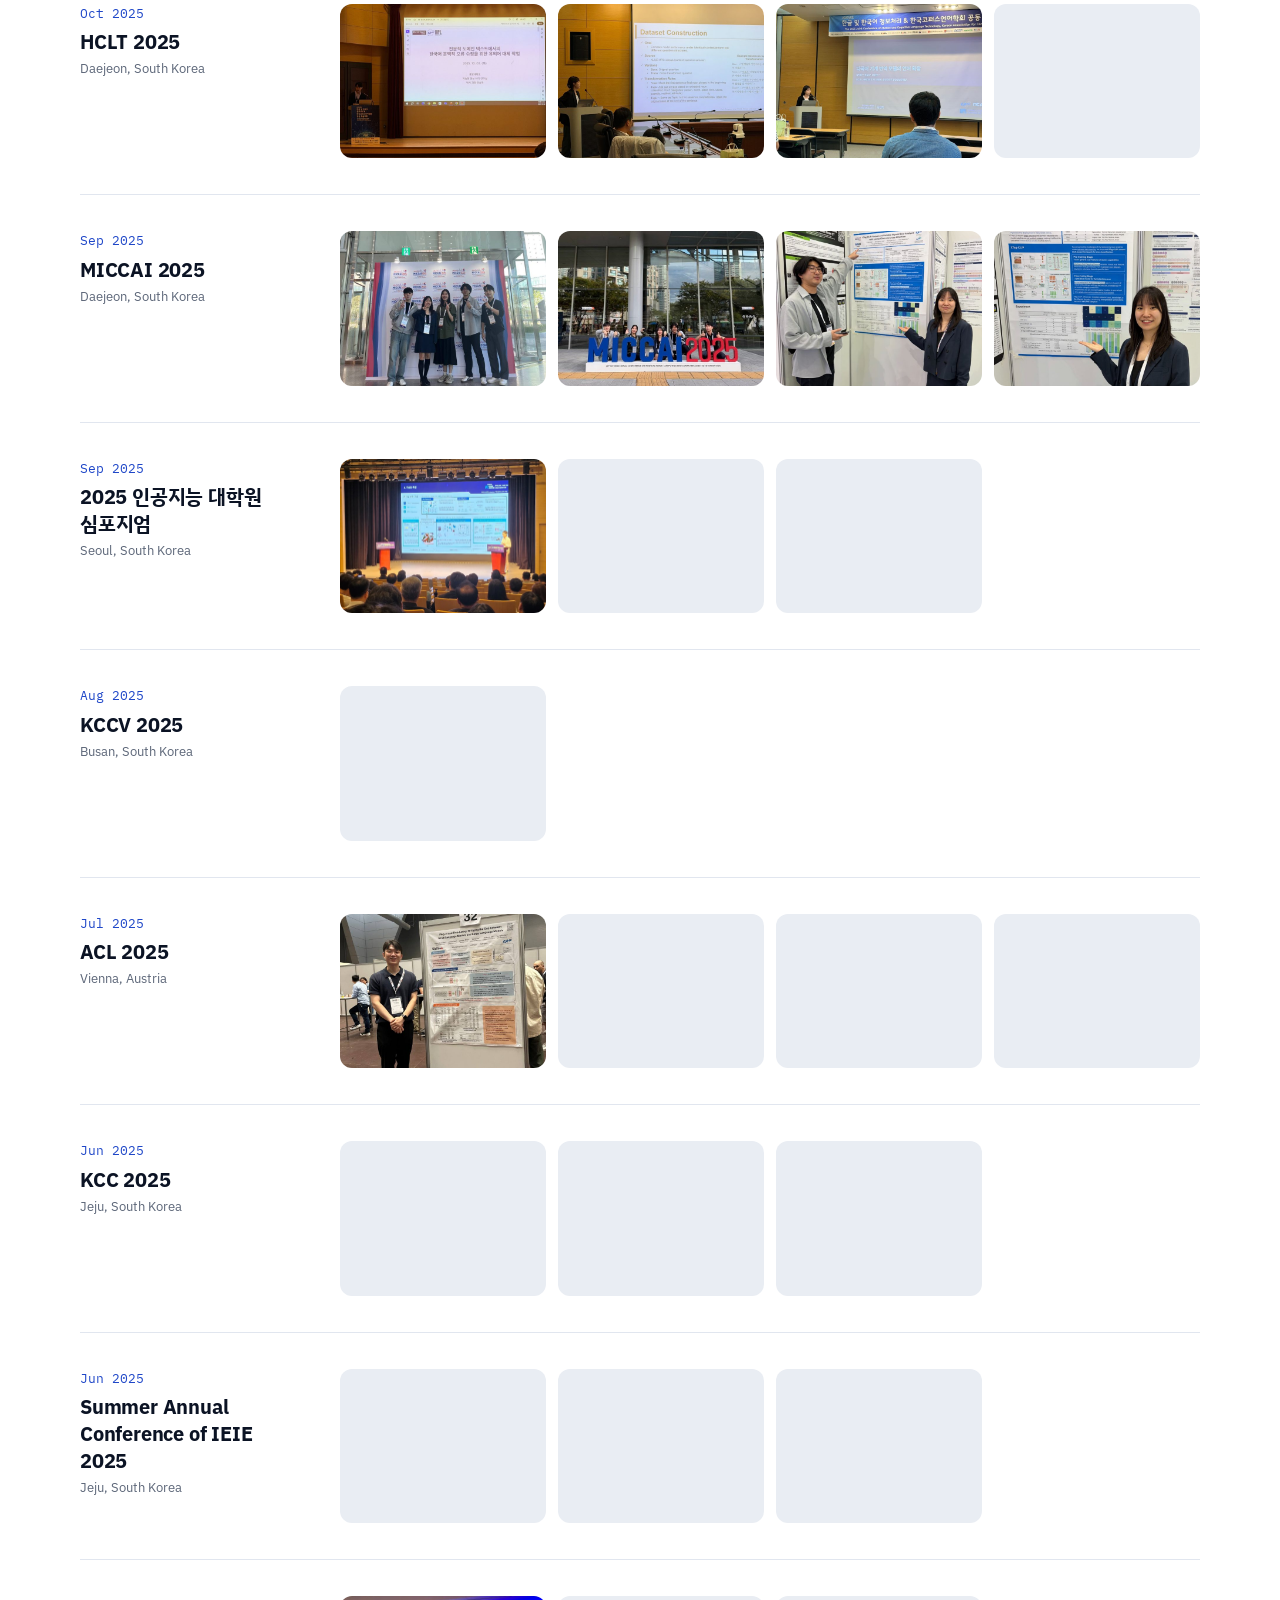
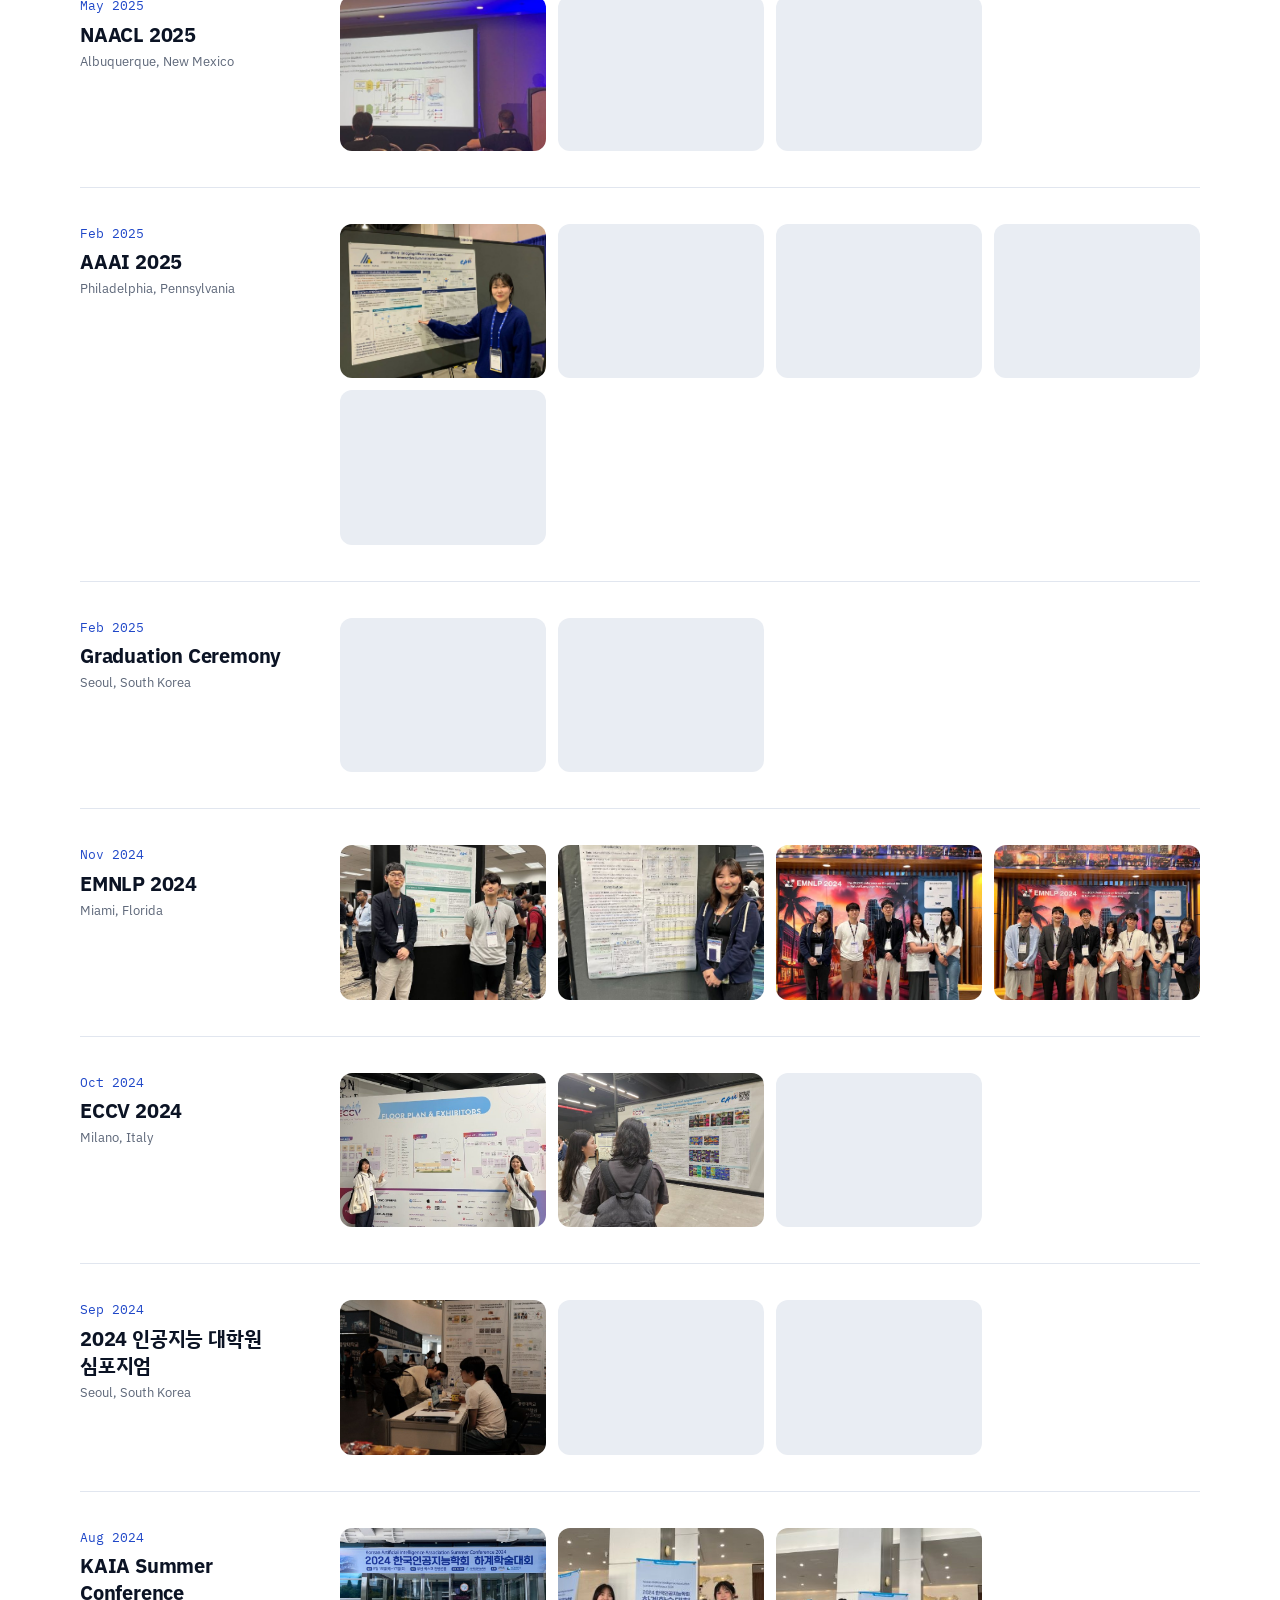
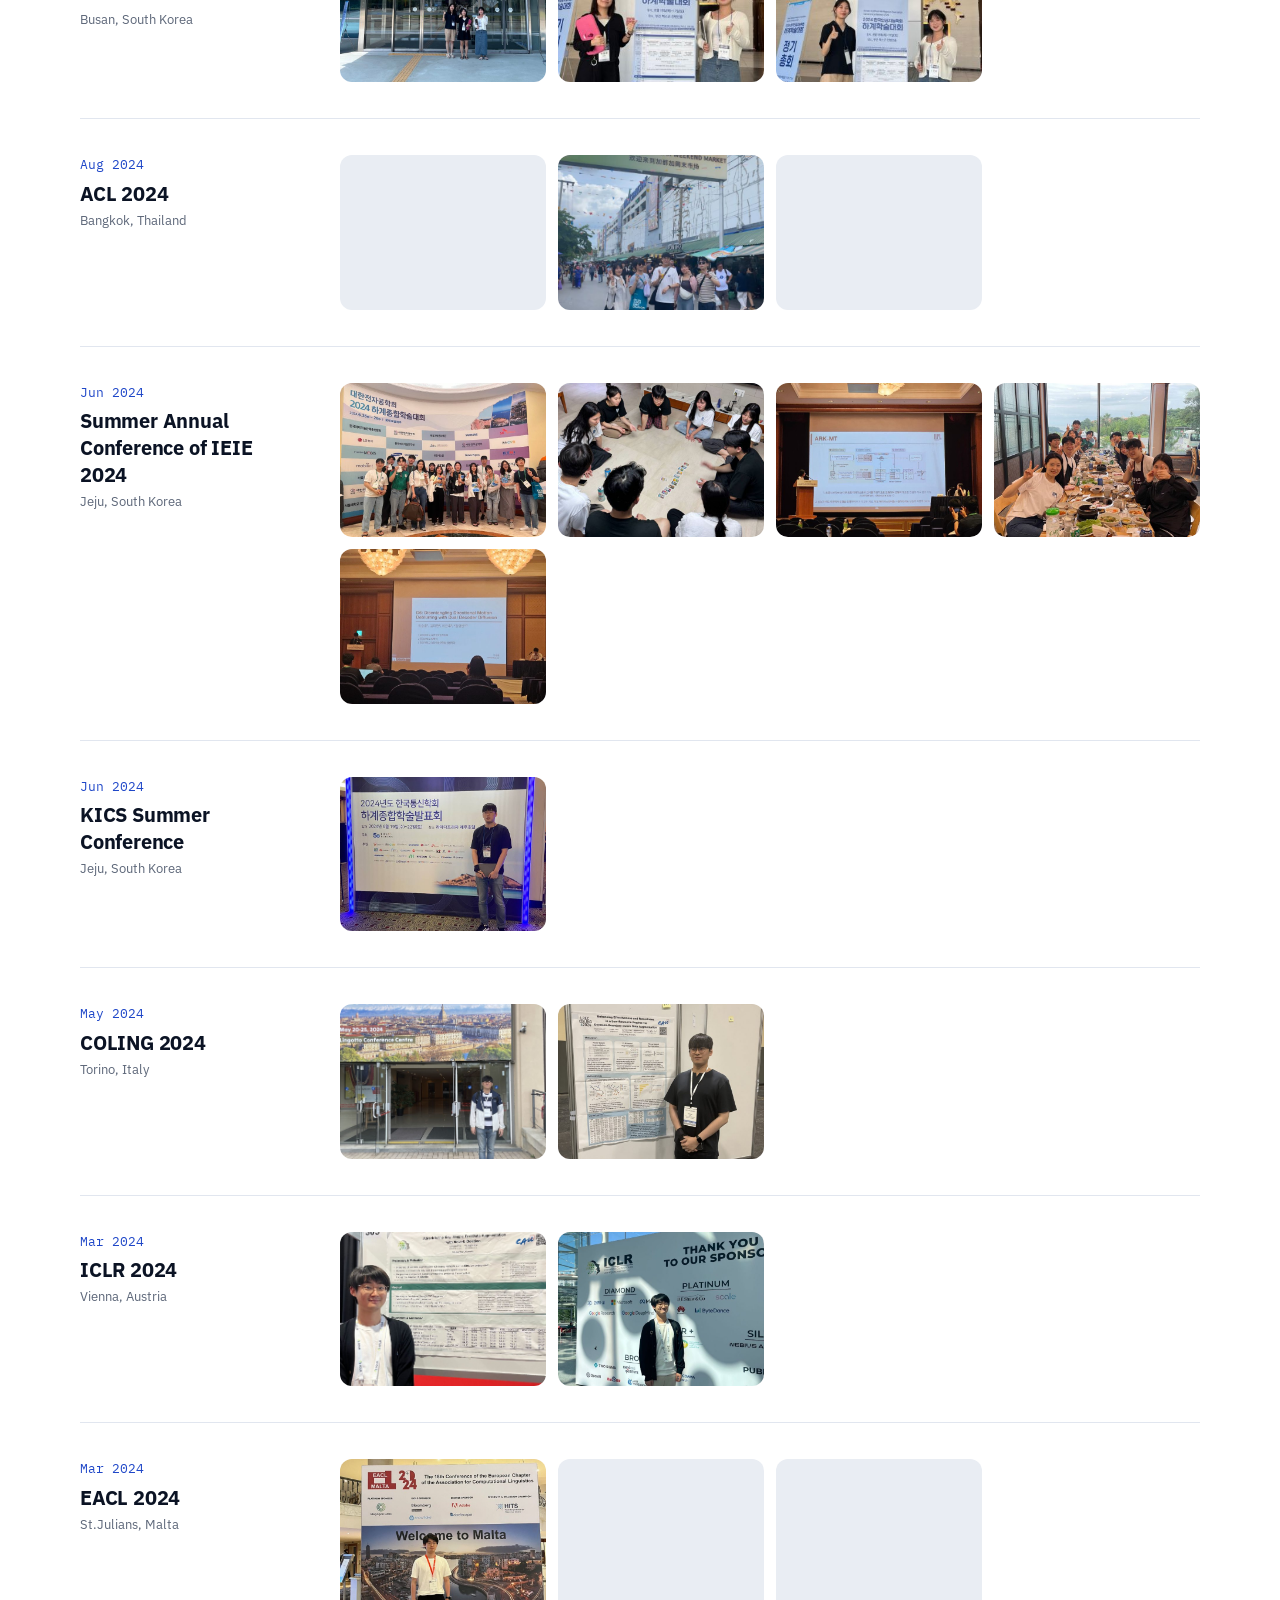
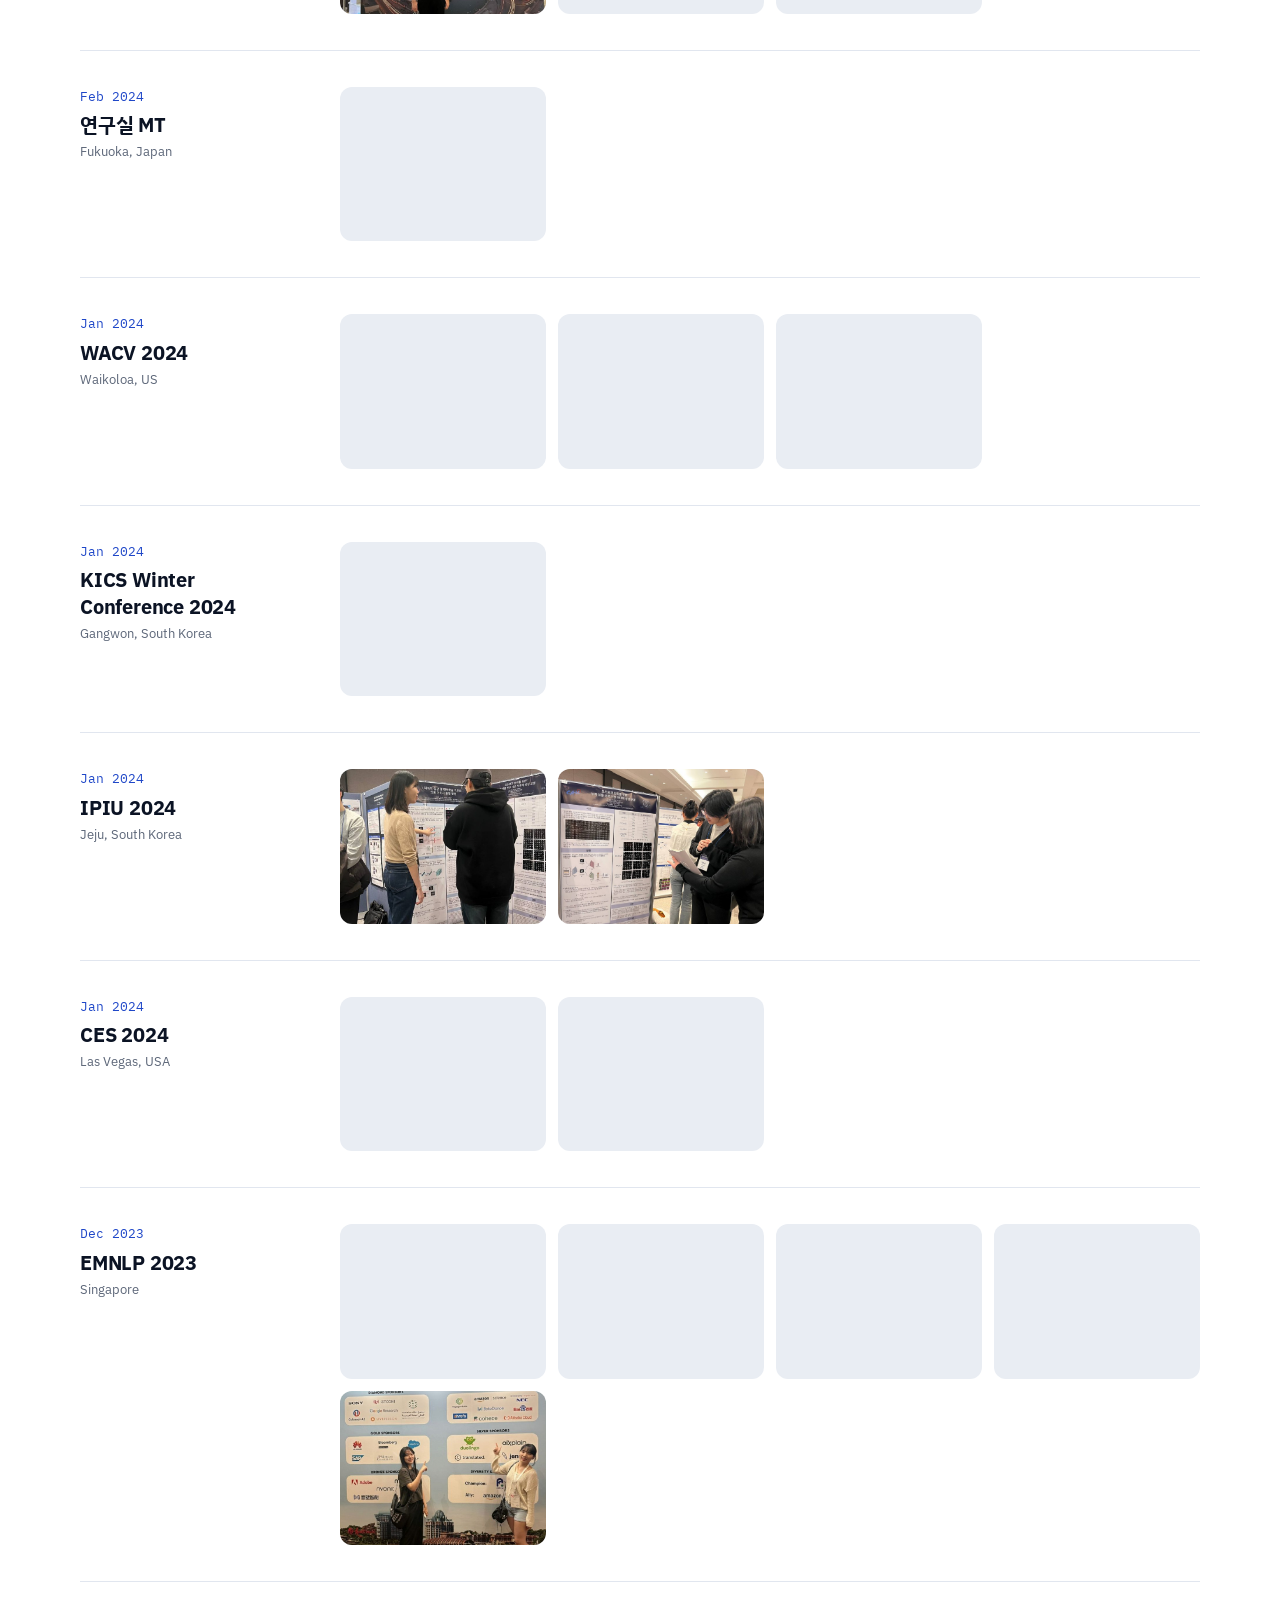
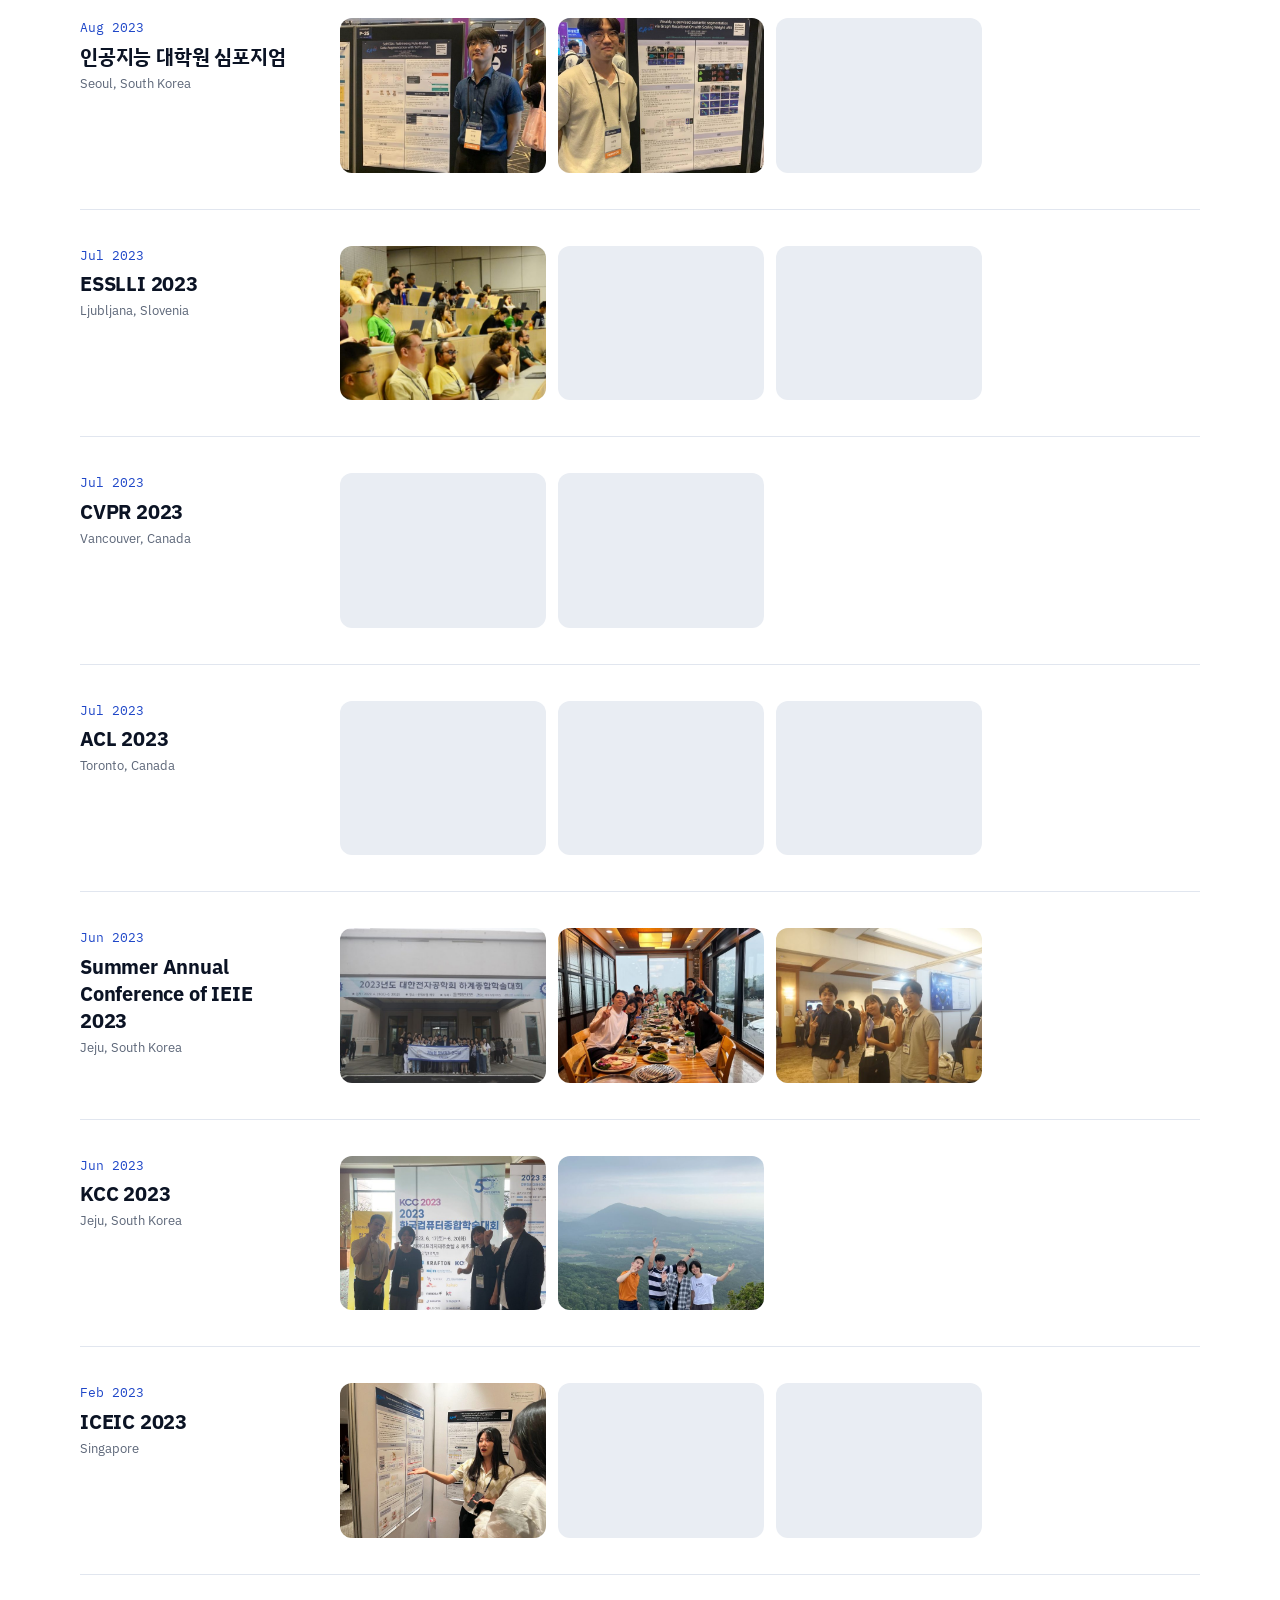
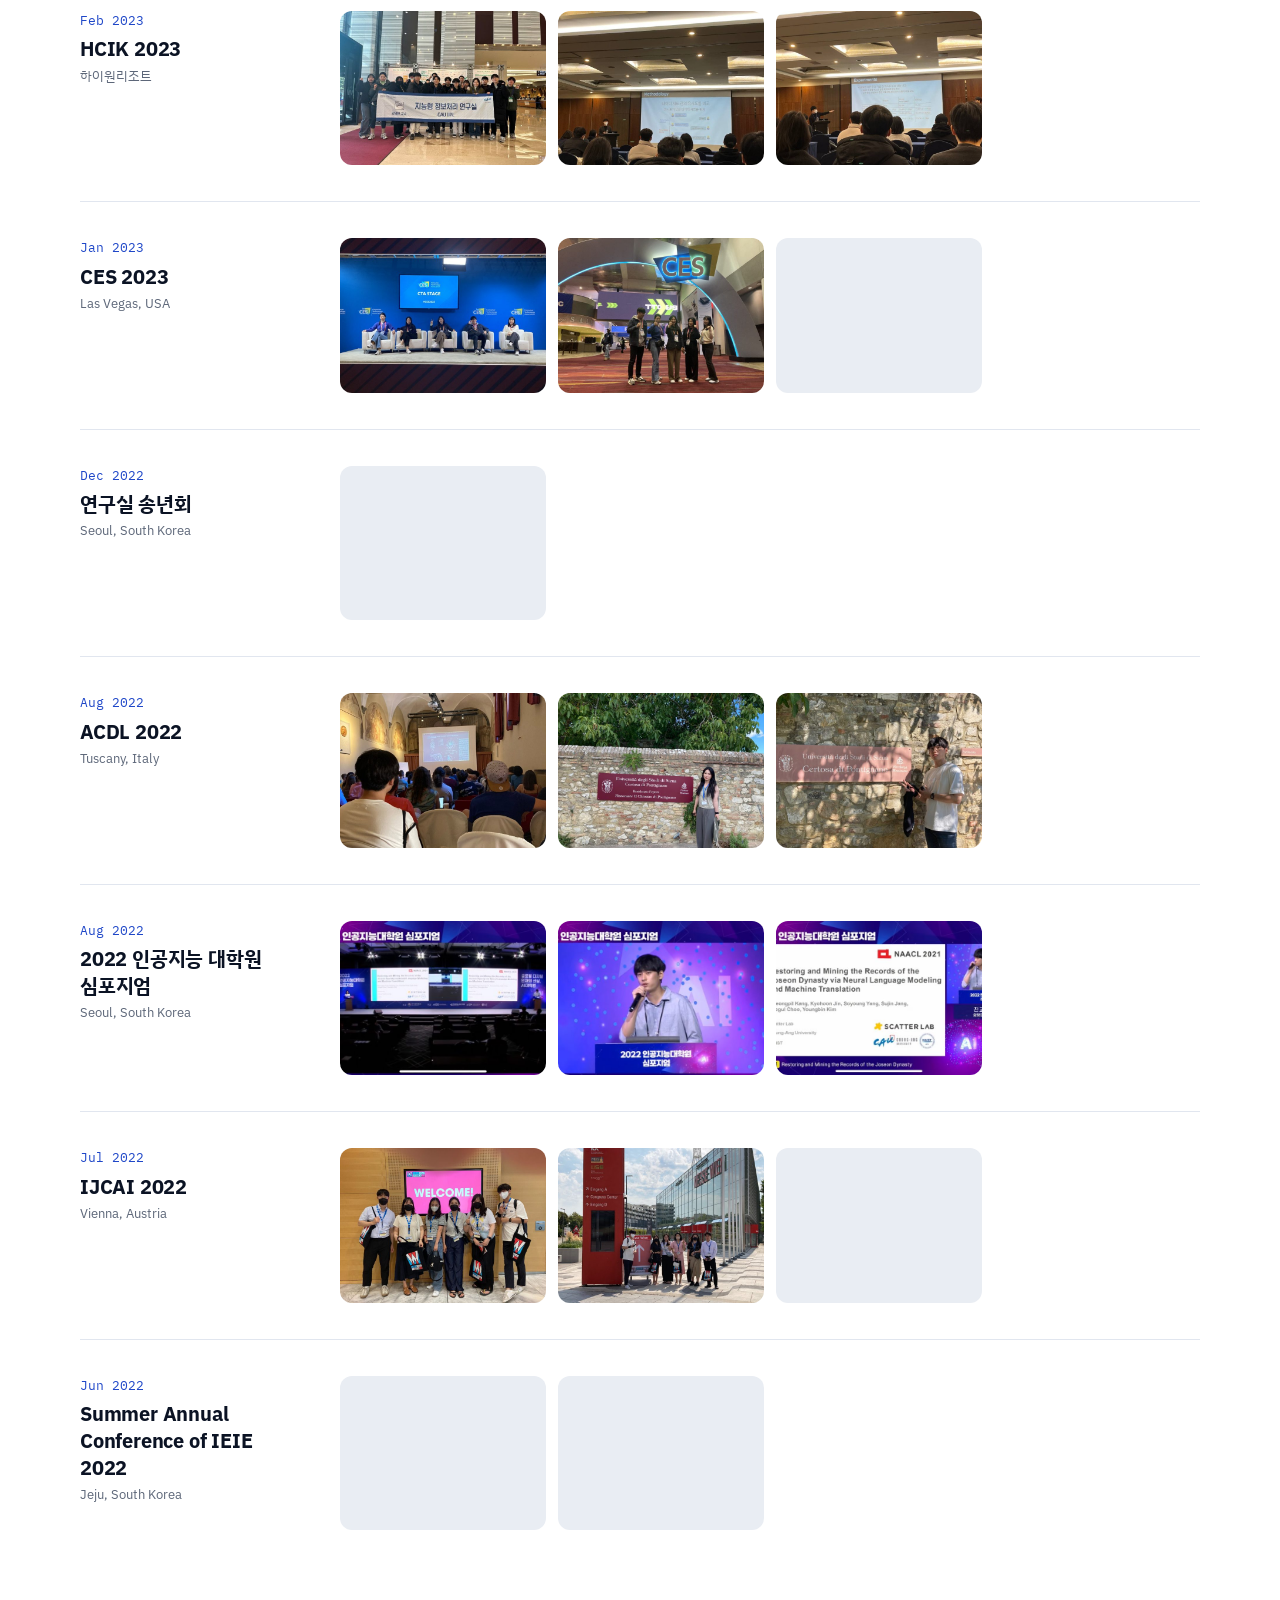
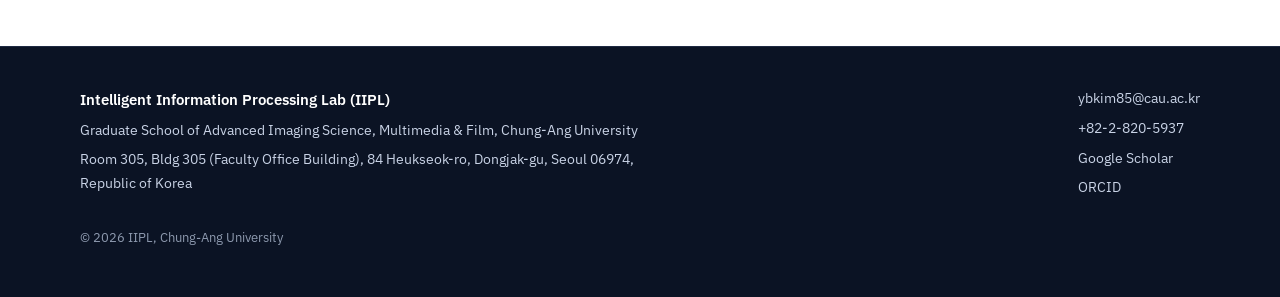
==== commit b8df6bf9: "Add files via upload" ====
--- a/gallery.html
+++ b/gallery.html
@@ -5,6 +5,17 @@
 <meta name="viewport" content="width=device-width, initial-scale=1">
 <title>Gallery | IIPL, Chung-Ang University</title>
 <meta name="description" content="Photos of the Intelligent Information Processing Lab (IIPL) at Chung-Ang University: conferences, talks, and lab events.">
+<link rel="canonical" href="https://iiplcau.github.io/gallery.html">
+<meta property="og:type" content="website">
+<meta property="og:site_name" content="IIPL, Chung-Ang University">
+<meta property="og:title" content="Gallery | IIPL, Chung-Ang University">
+<meta property="og:description" content="Photos of the Intelligent Information Processing Lab (IIPL) at Chung-Ang University: conferences, talks, and lab events.">
+<meta property="og:url" content="https://iiplcau.github.io/gallery.html">
+<meta property="og:image" content="https://iiplcau.github.io/og-image.jpg">
+<meta property="og:image:width" content="1200">
+<meta property="og:image:height" content="630">
+<meta property="og:image:alt" content="IIPL members at EMNLP 2025 in Suzhou">
+<meta name="twitter:card" content="summary_large_image">
 <link rel="icon" href="favicon.svg" type="image/svg+xml">
 <link rel="preconnect" href="https://fonts.googleapis.com">
 <link rel="preconnect" href="https://fonts.gstatic.com" crossorigin>
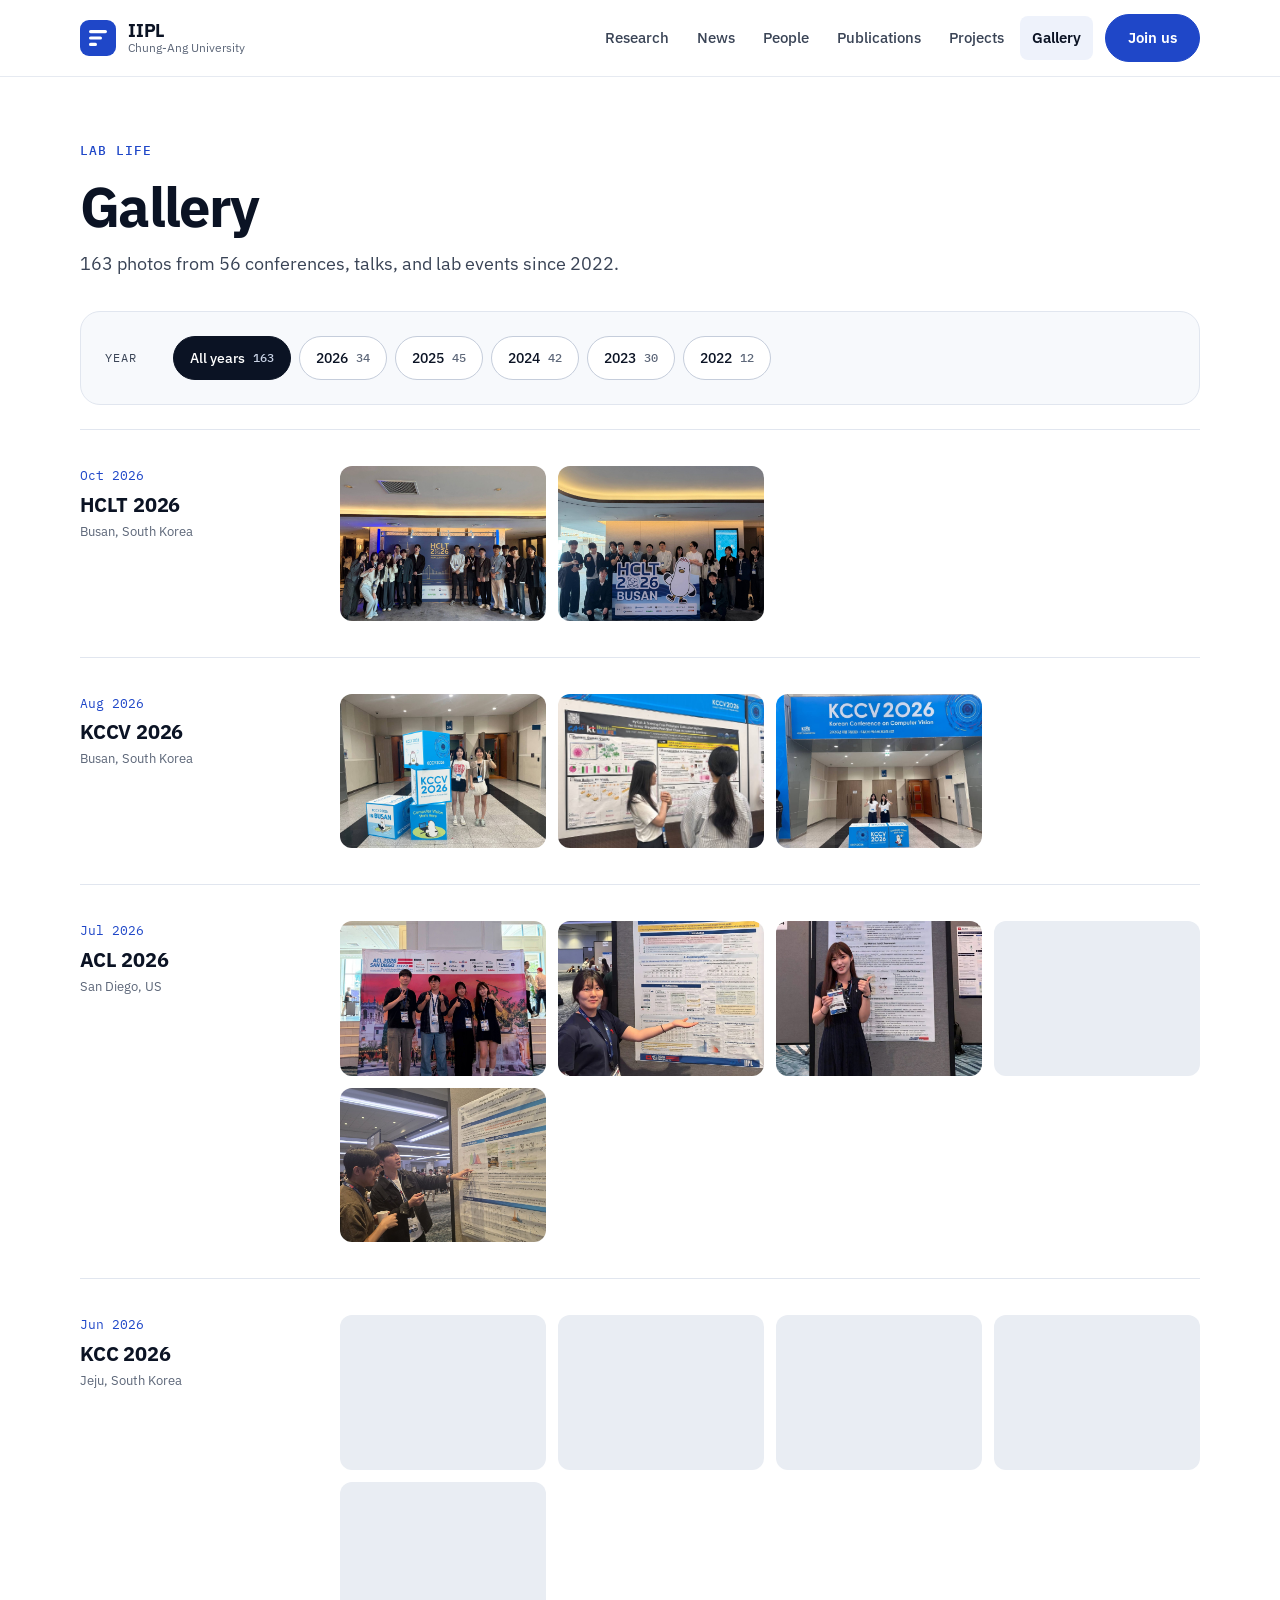
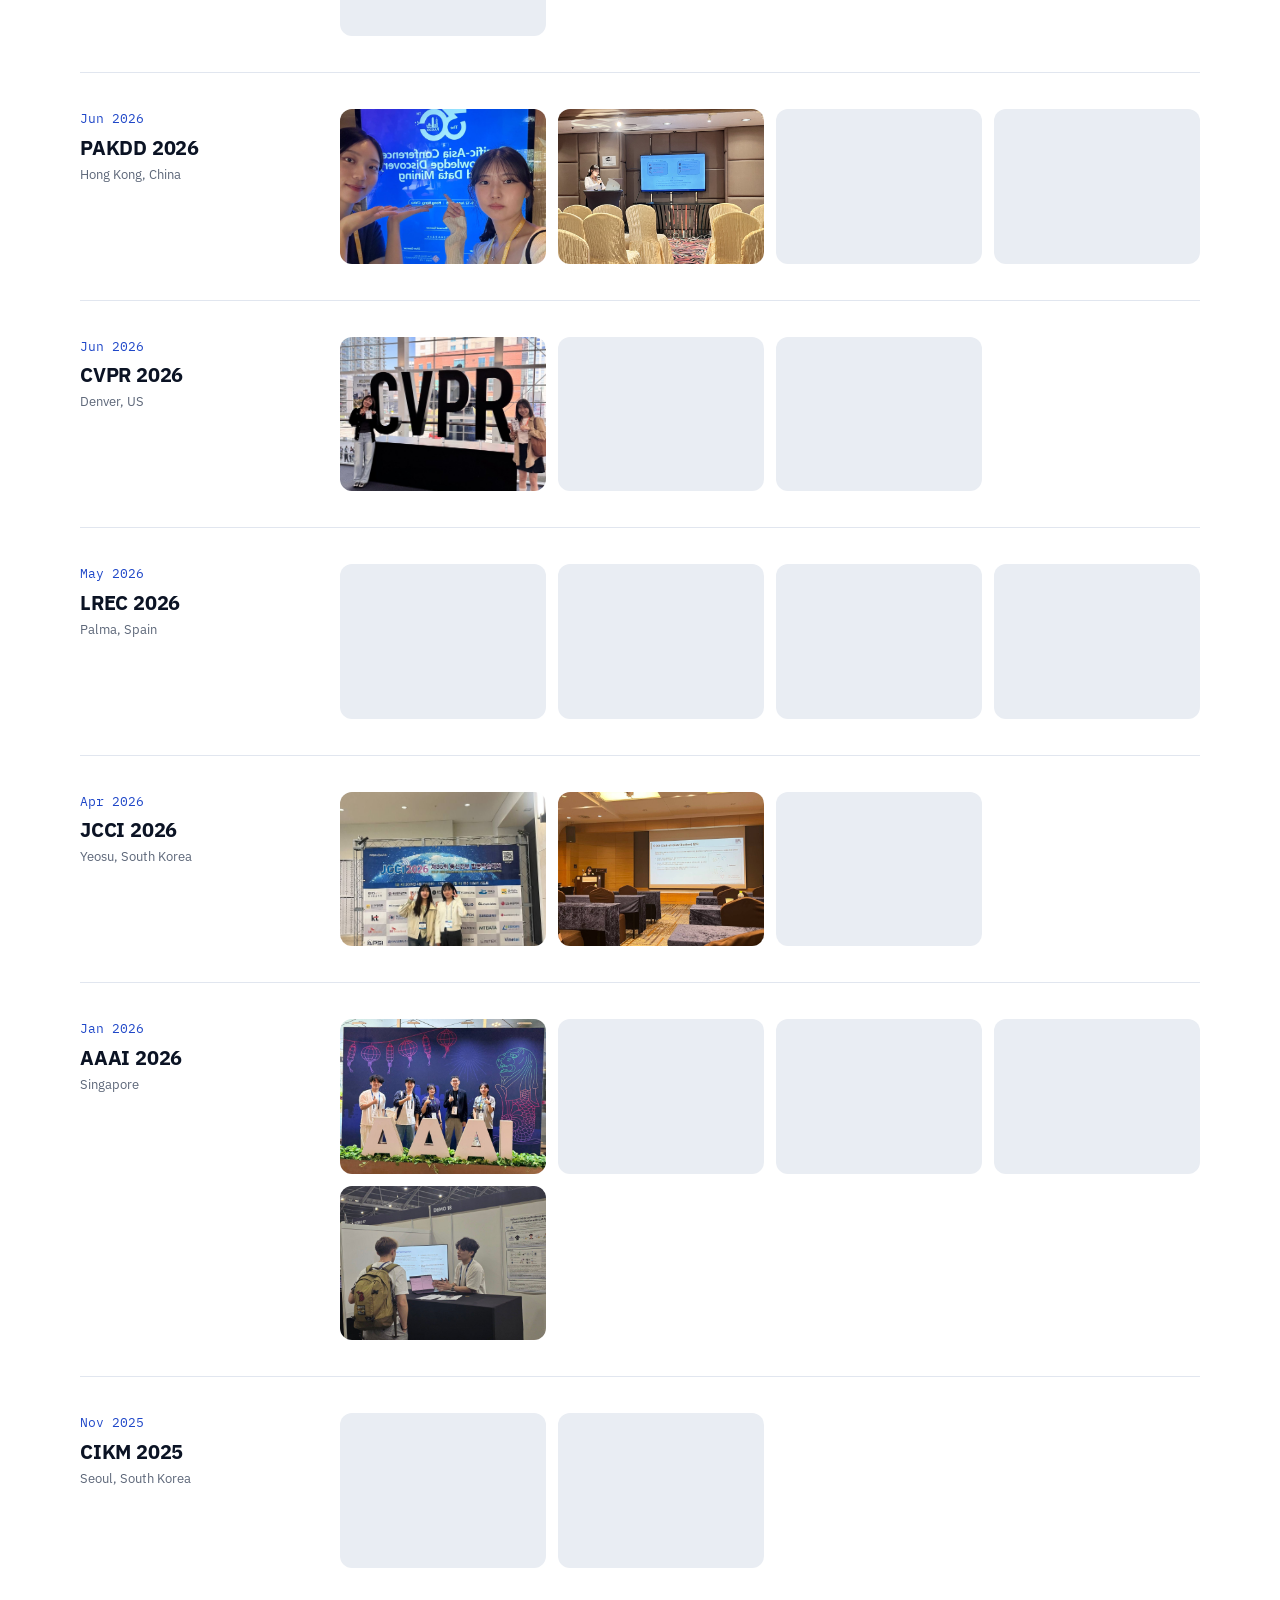
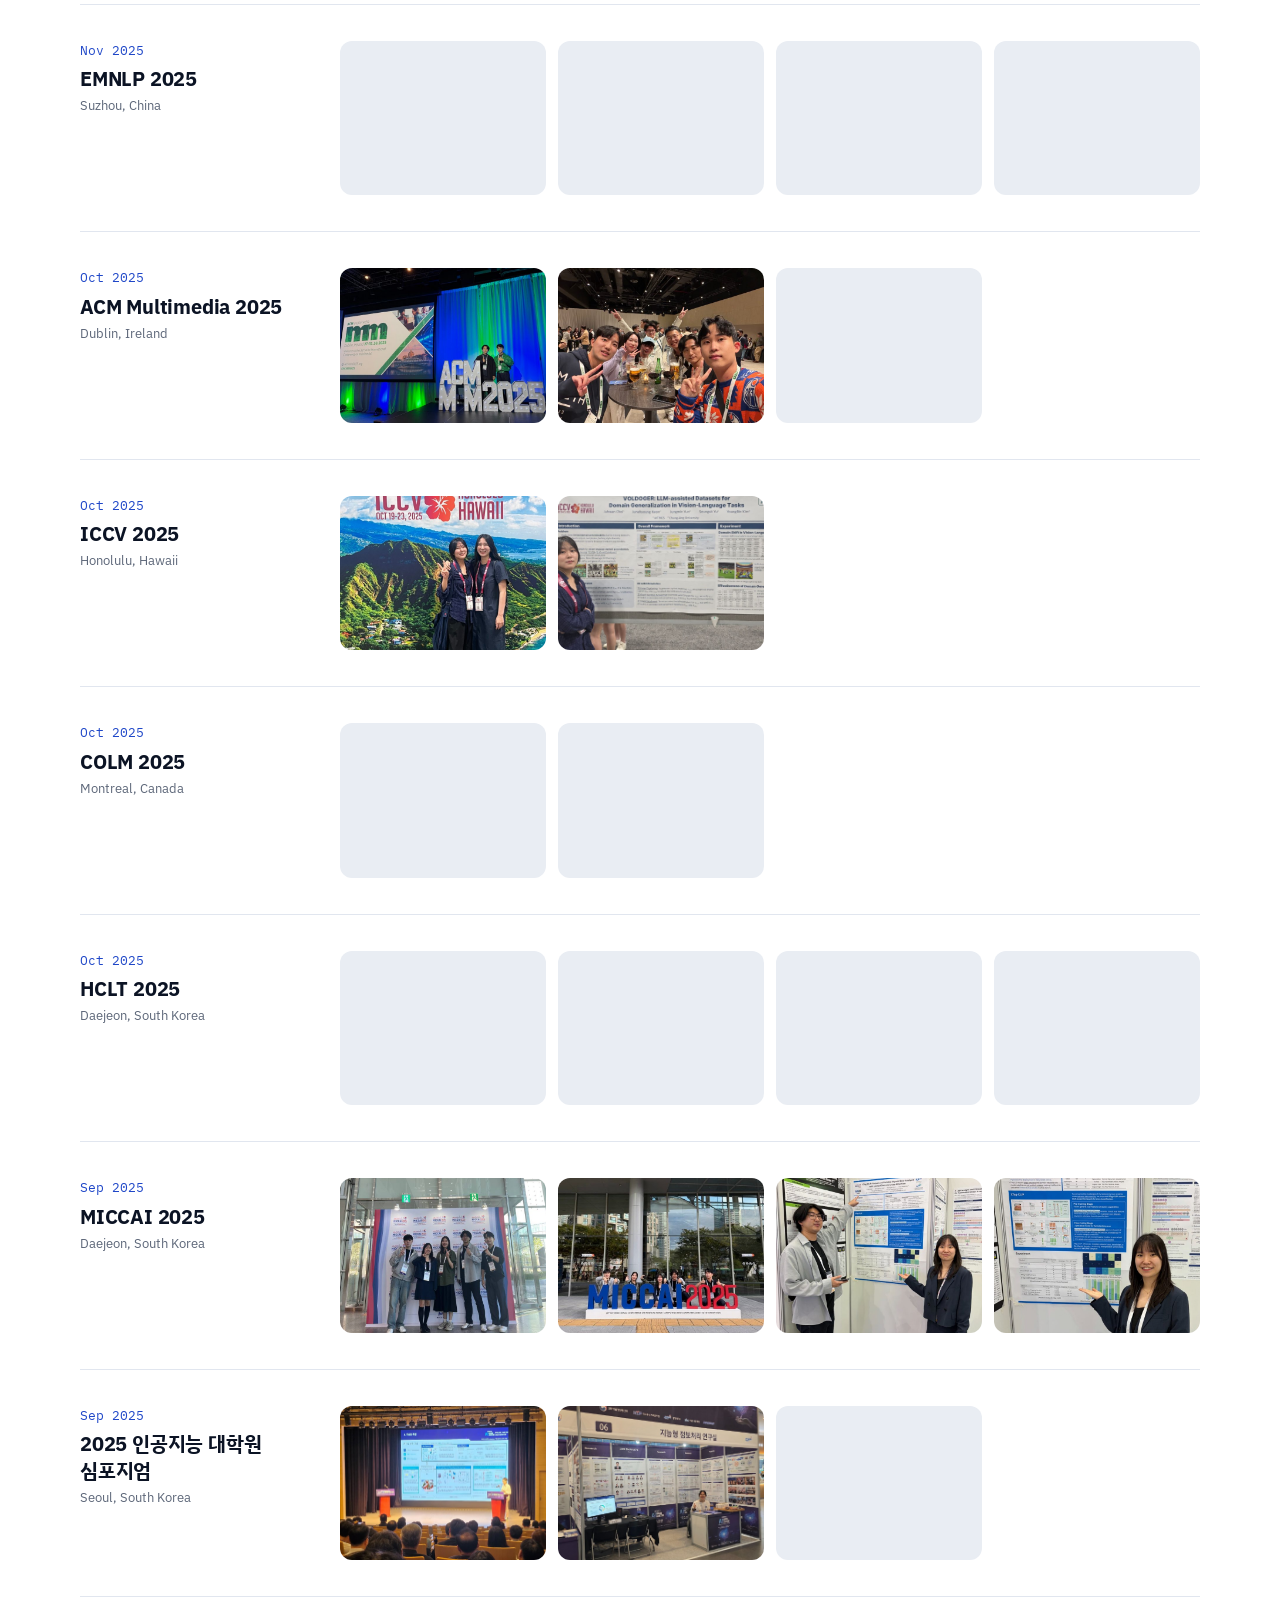
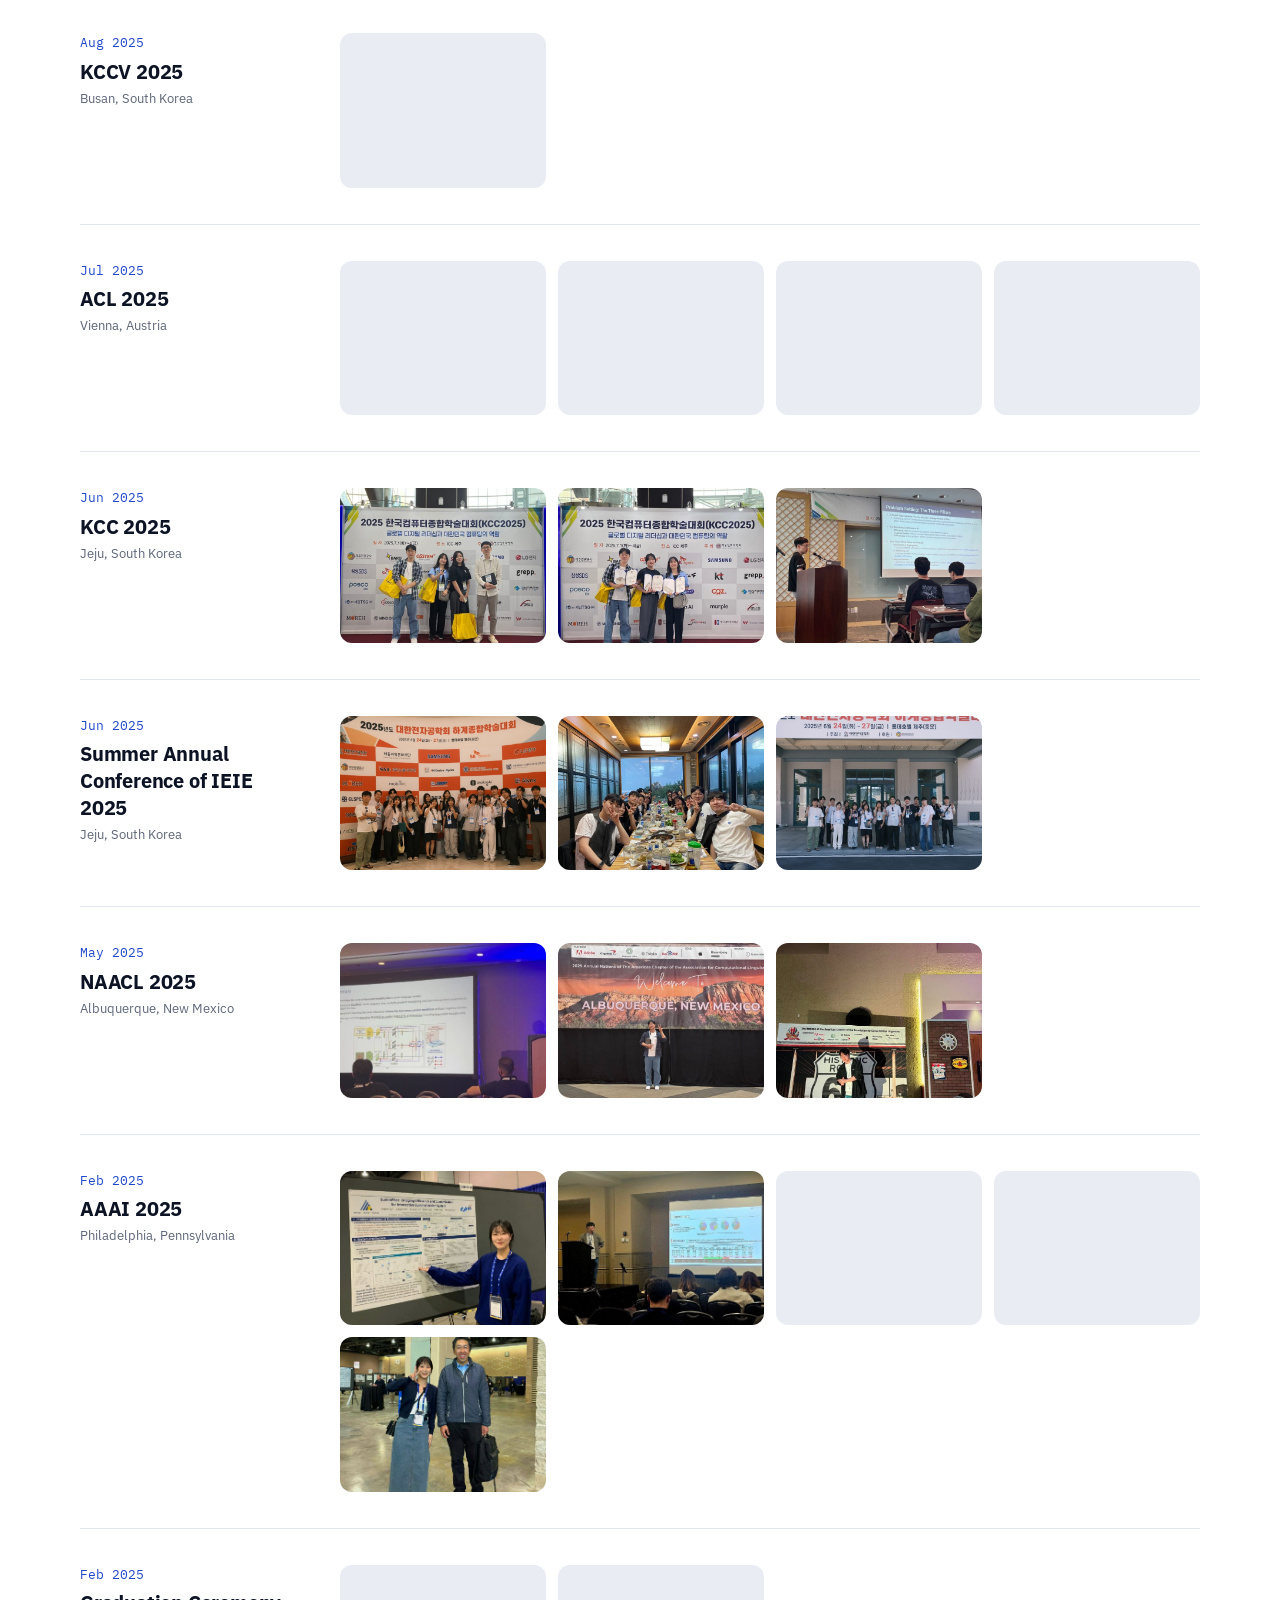
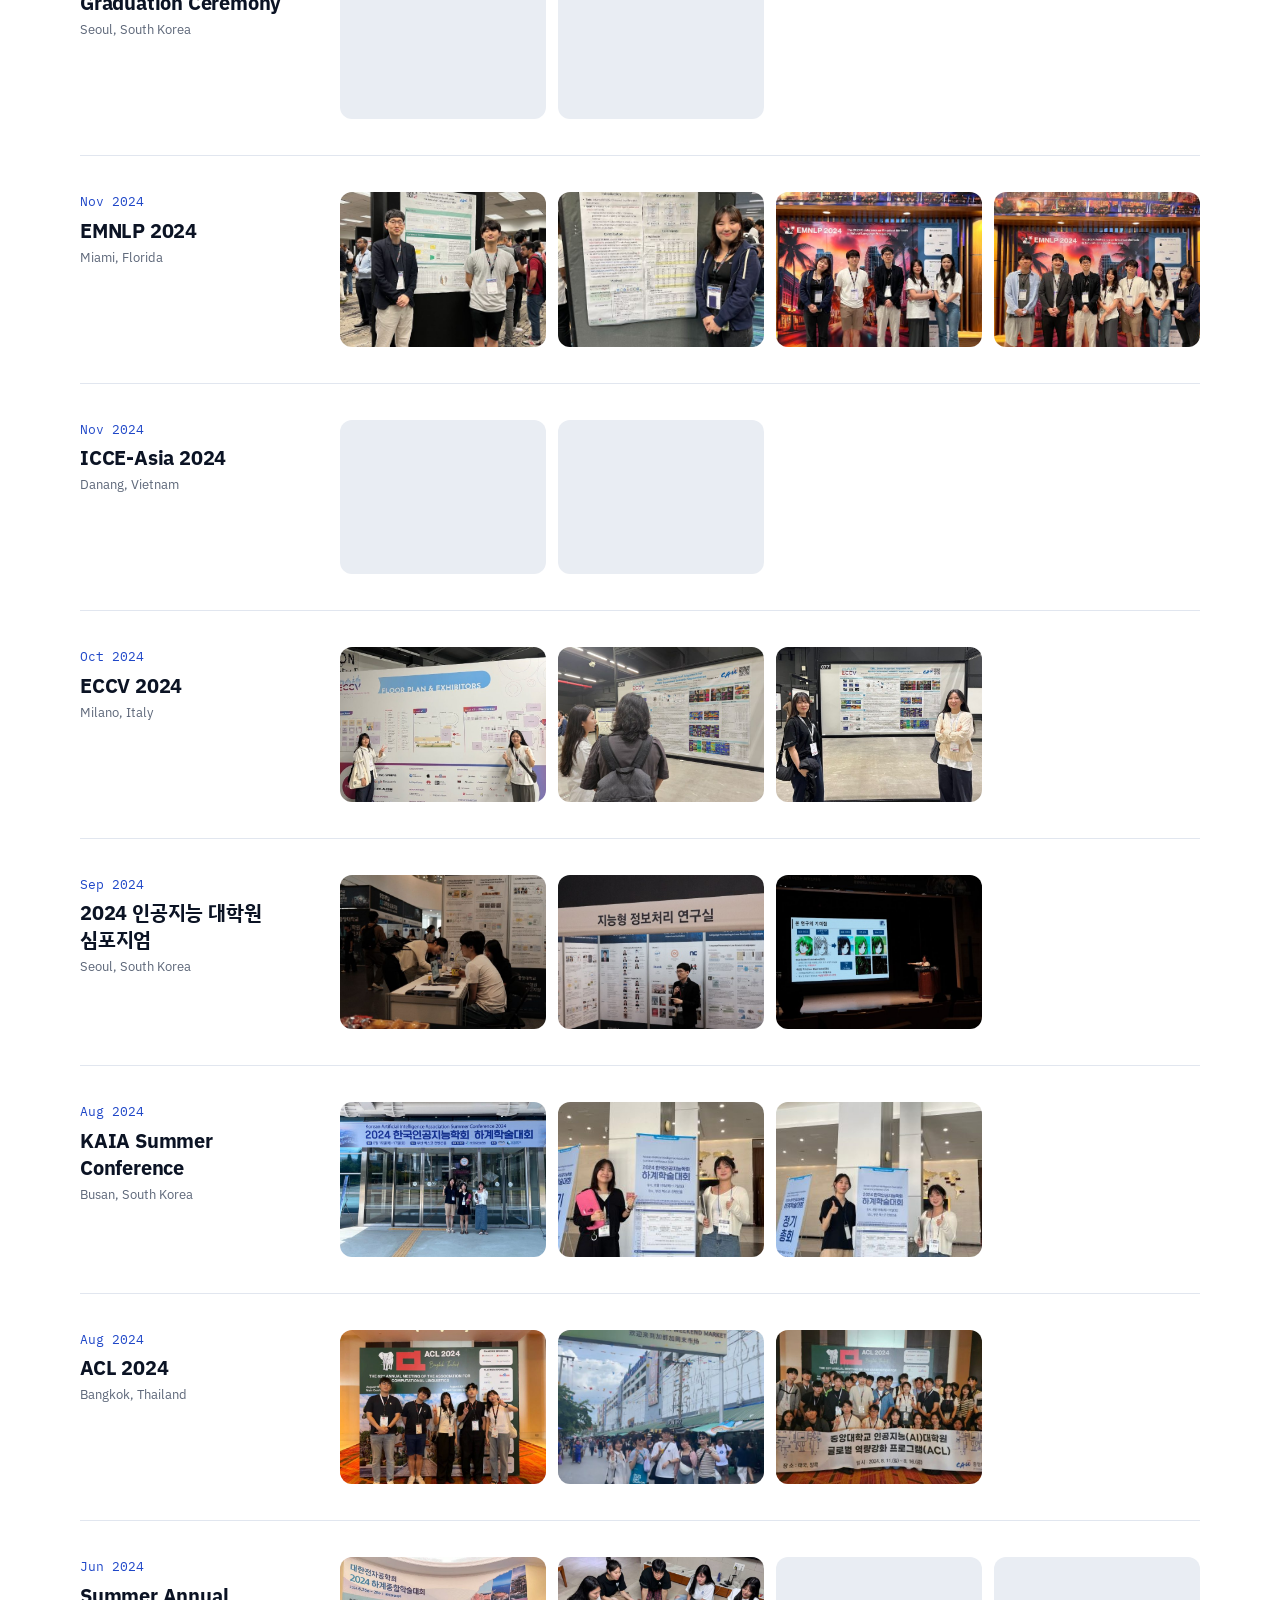
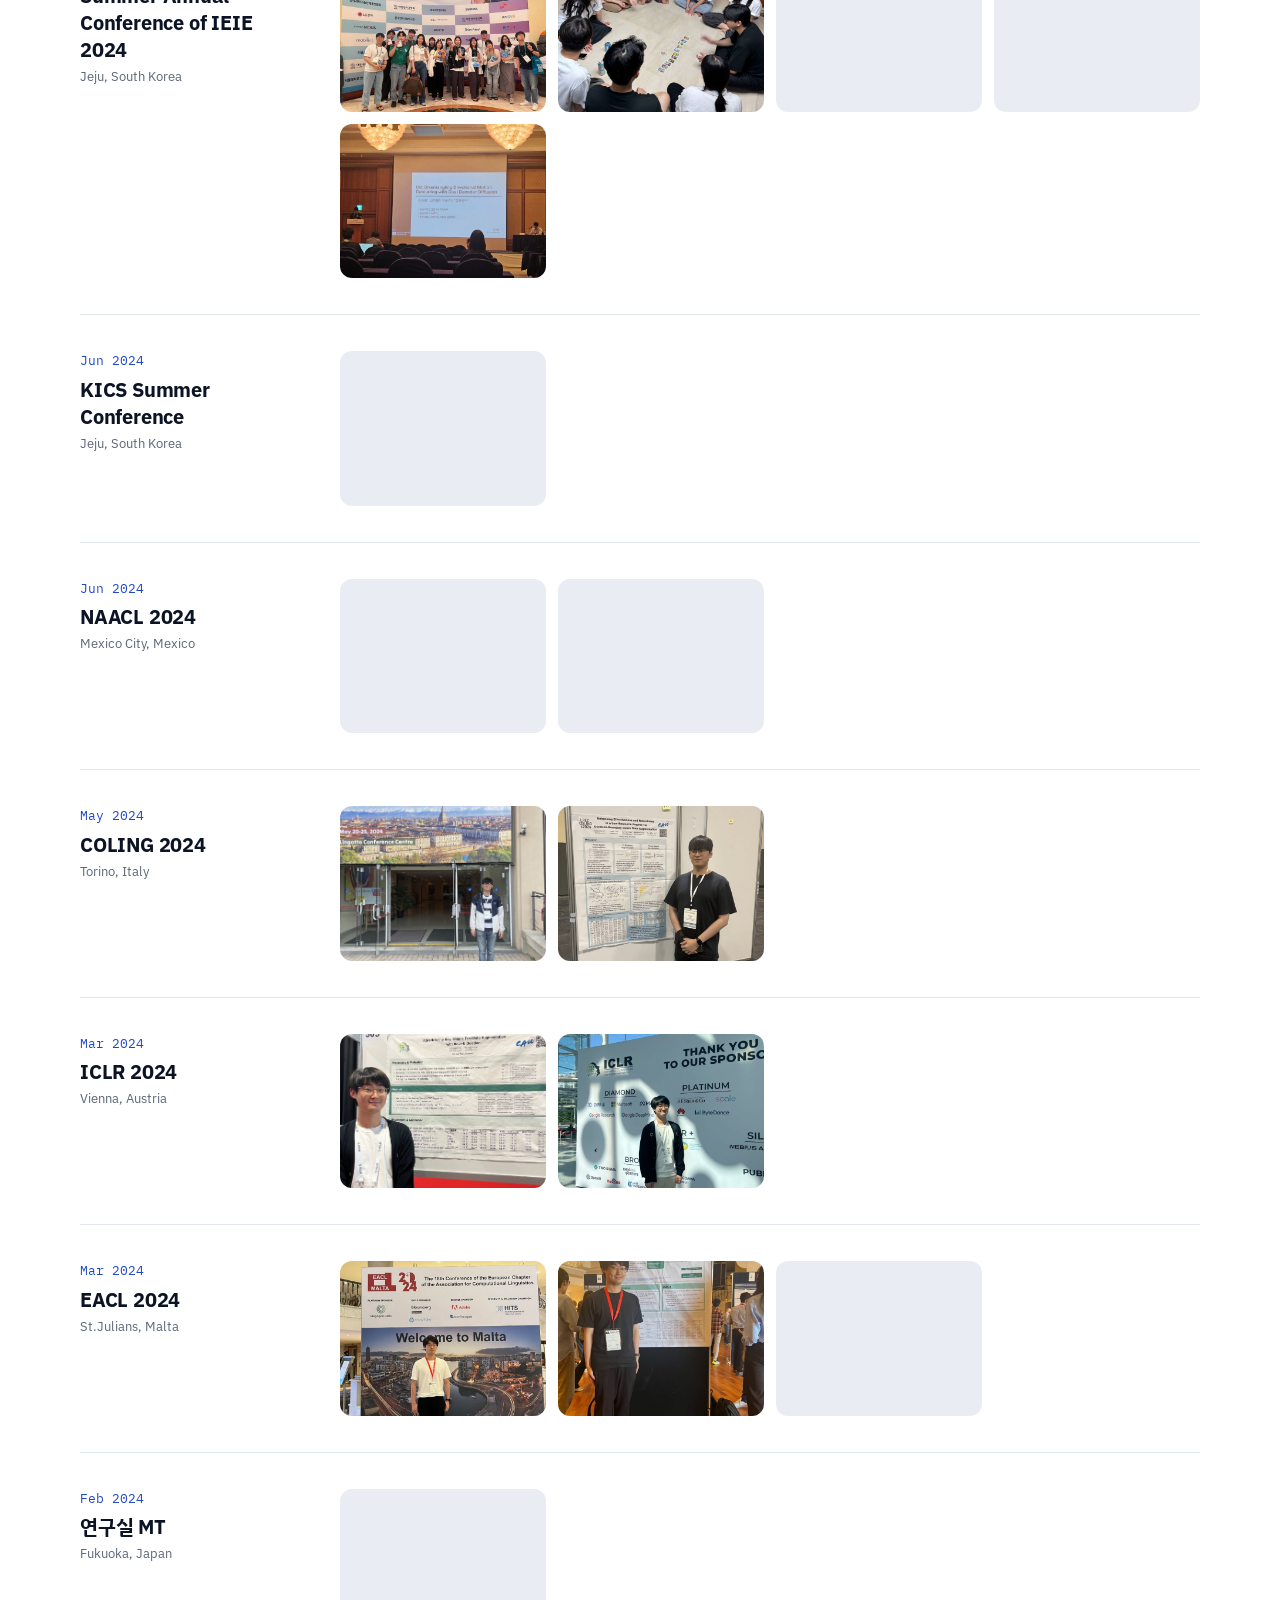
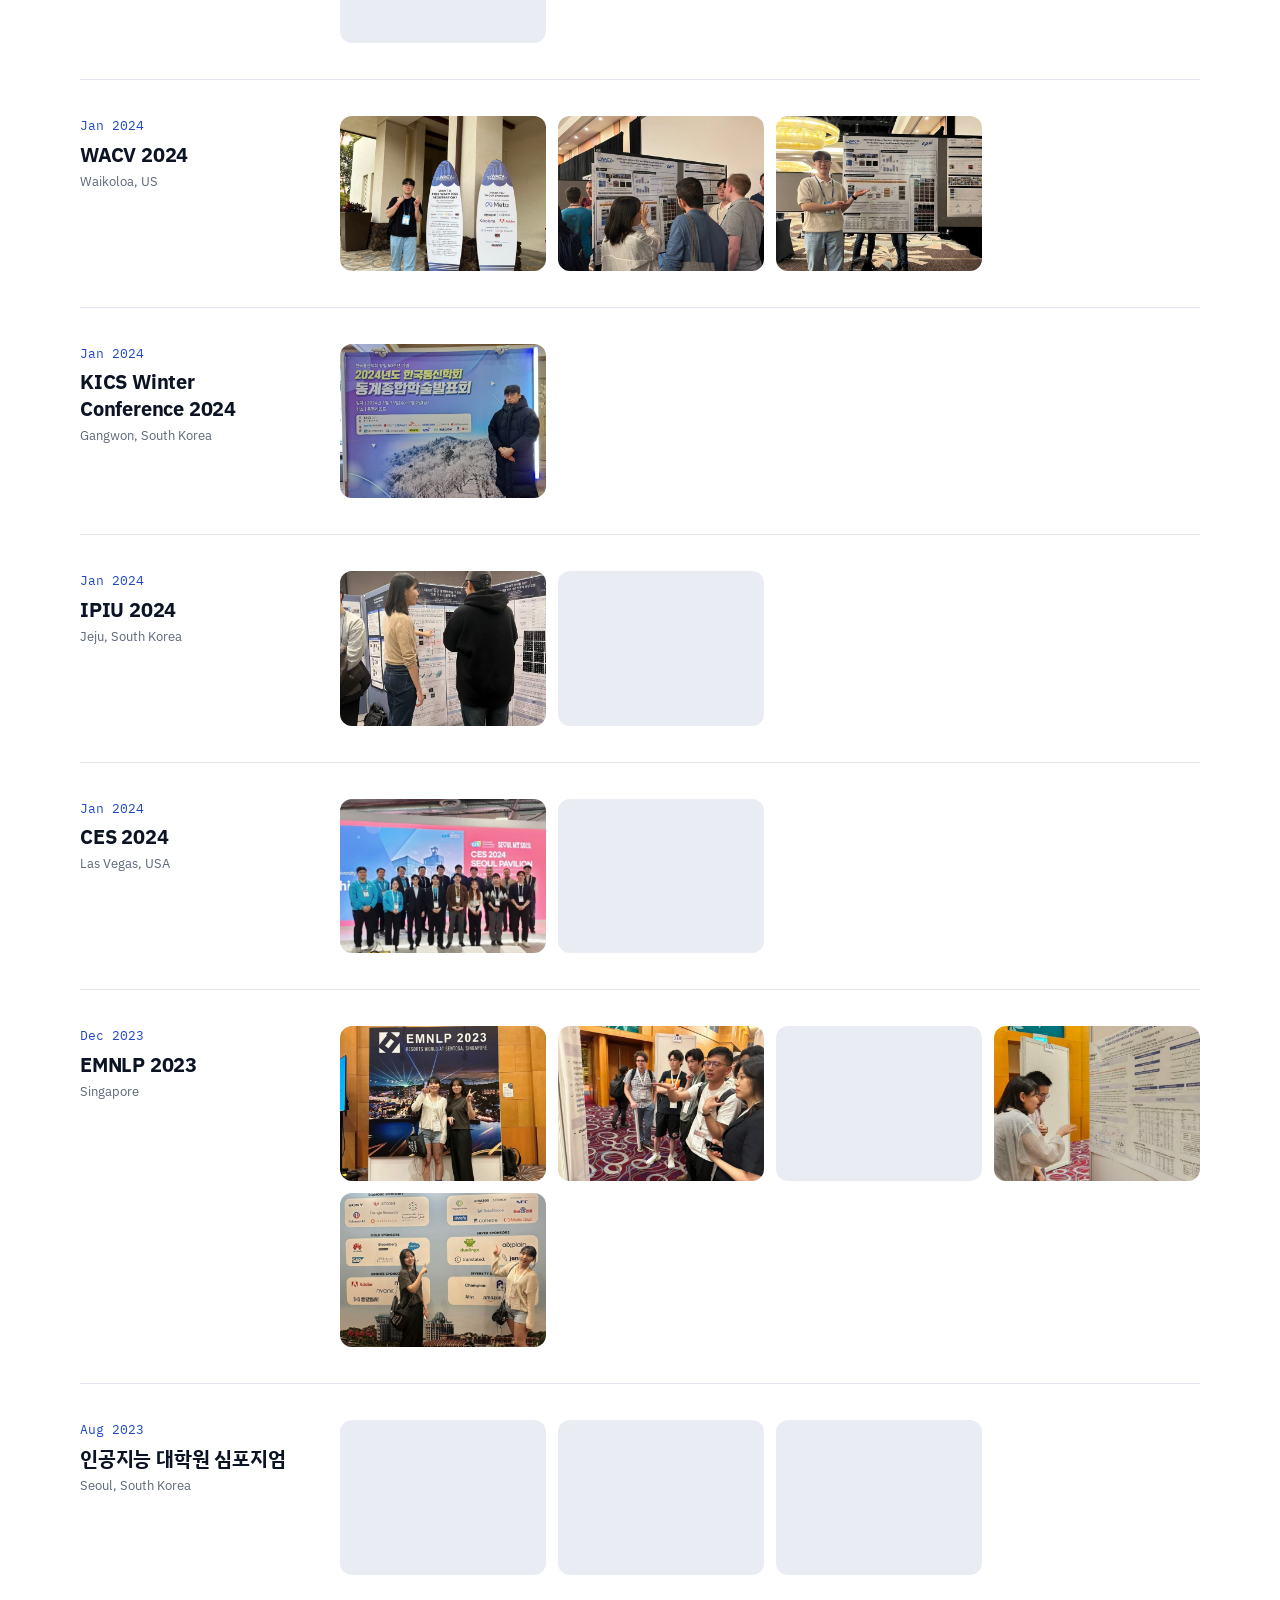
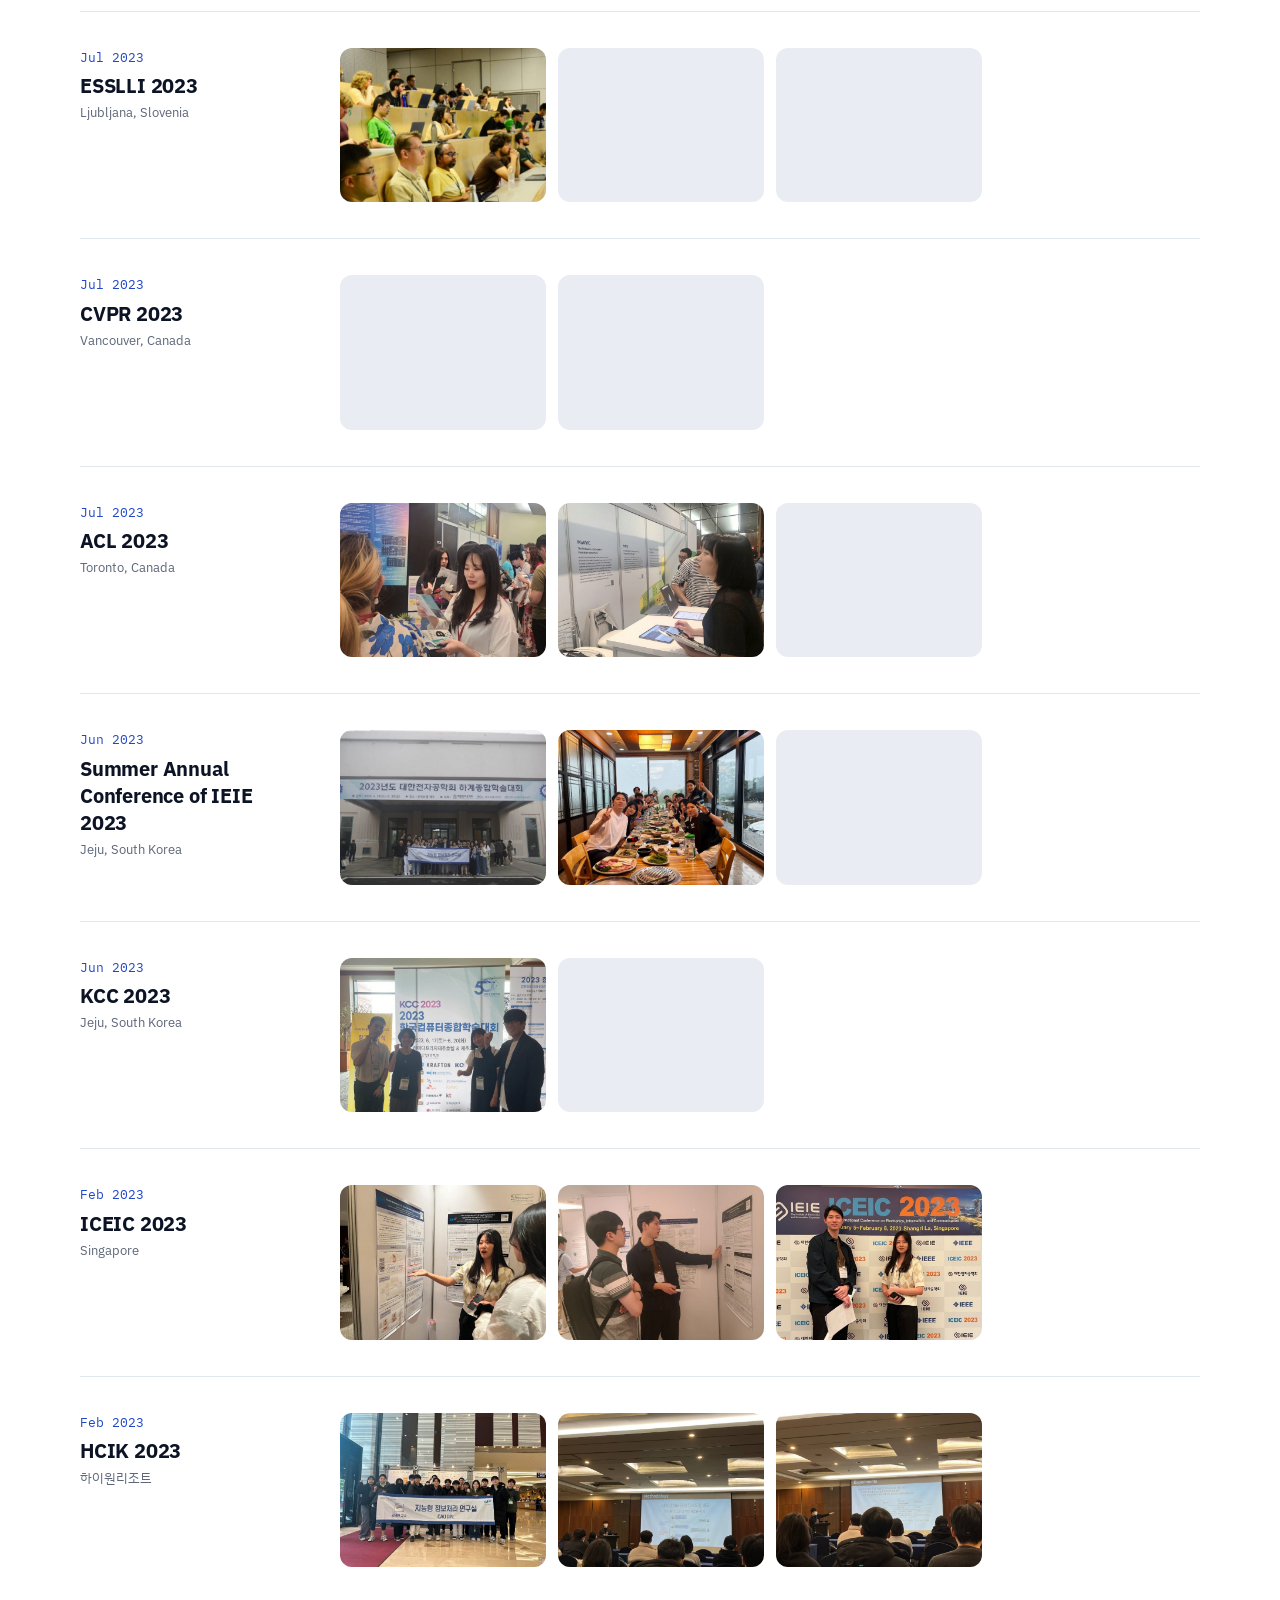
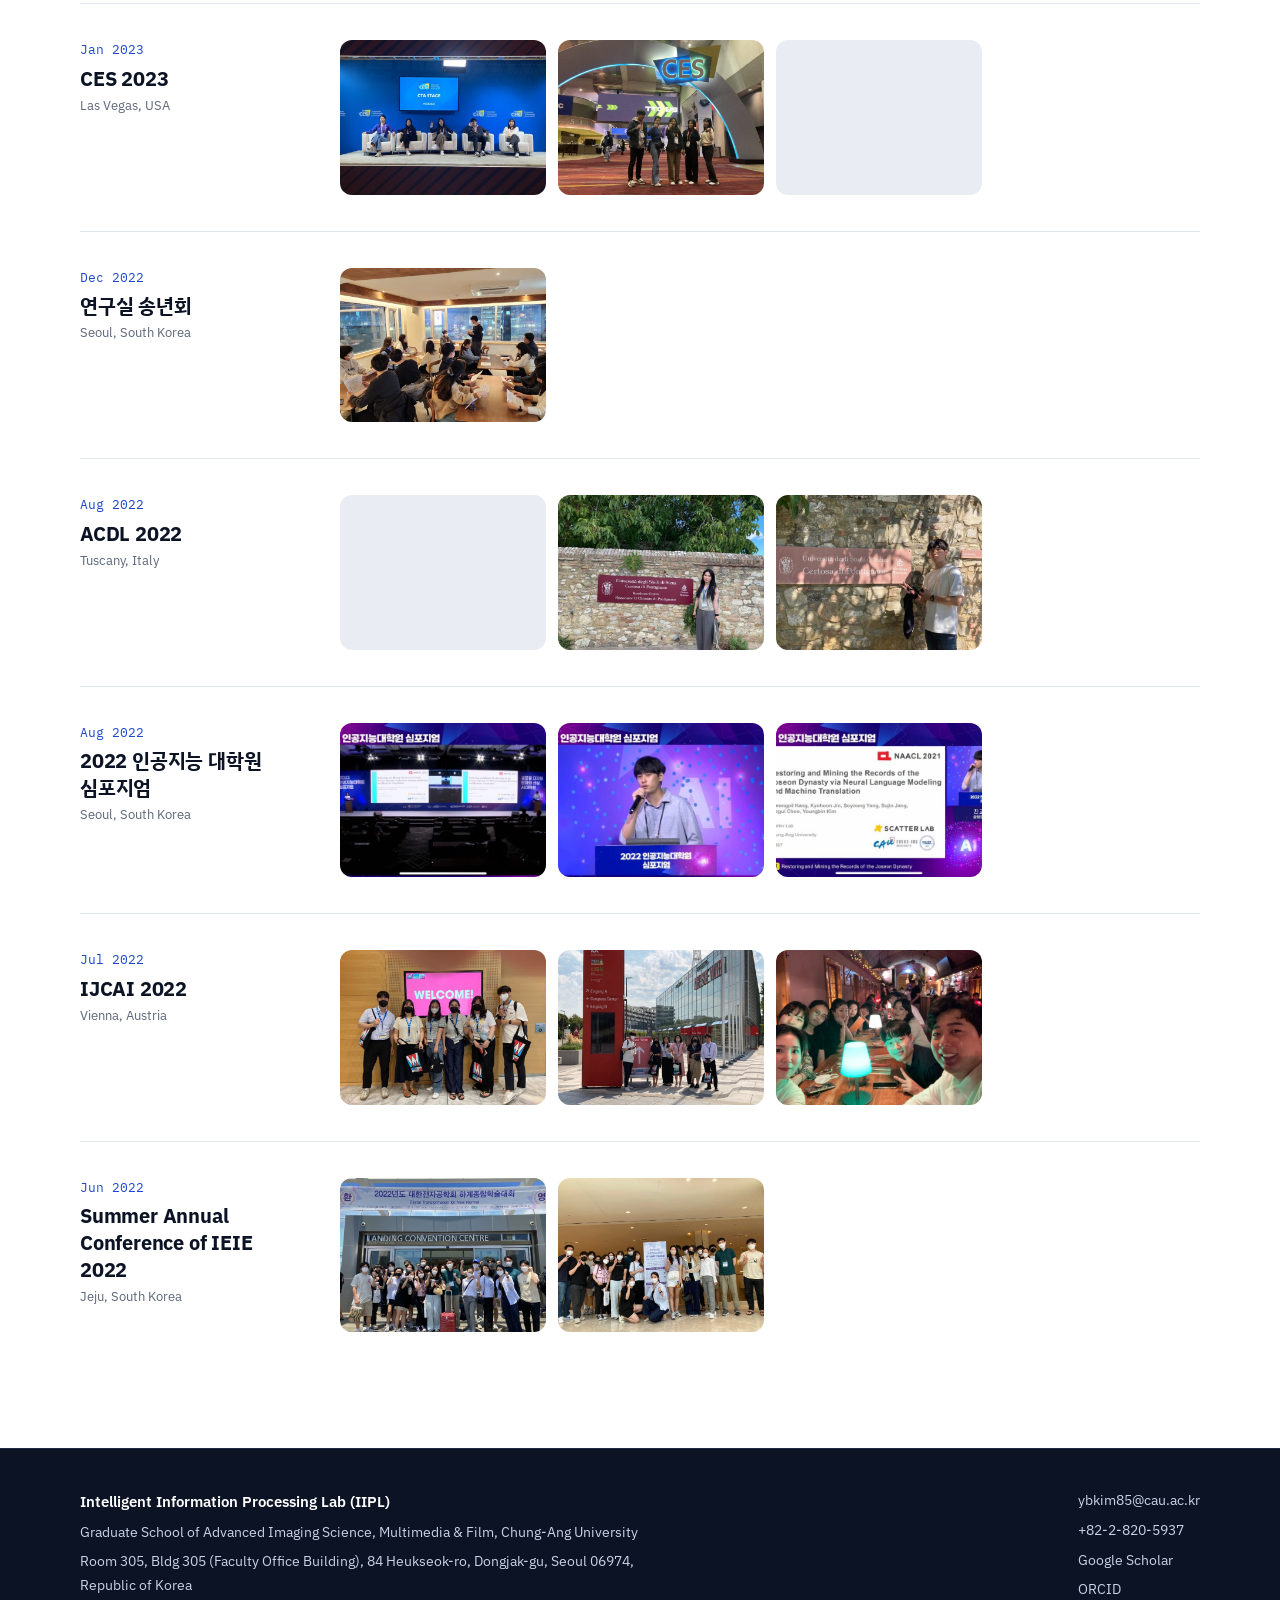
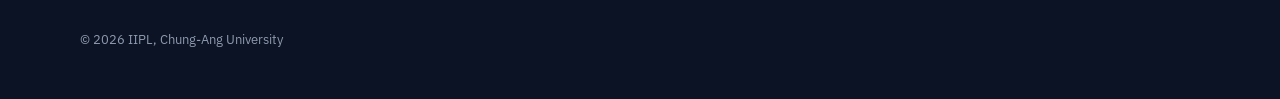
==== commit 1bbe5321: "Add files via upload" ====
--- a/gallery.html
+++ b/gallery.html
@@ -14,7 +14,7 @@
 <meta property="og:image" content="https://iiplcau.github.io/og-image.jpg">
 <meta property="og:image:width" content="1200">
 <meta property="og:image:height" content="630">
-<meta property="og:image:alt" content="IIPL members at EMNLP 2025 in Suzhou">
+<meta property="og:image:alt" content="IIPL members at HCLT 2026 in Busan">
 <meta name="twitter:card" content="summary_large_image">
 <link rel="icon" href="favicon.svg" type="image/svg+xml">
 <link rel="preconnect" href="https://fonts.googleapis.com">
